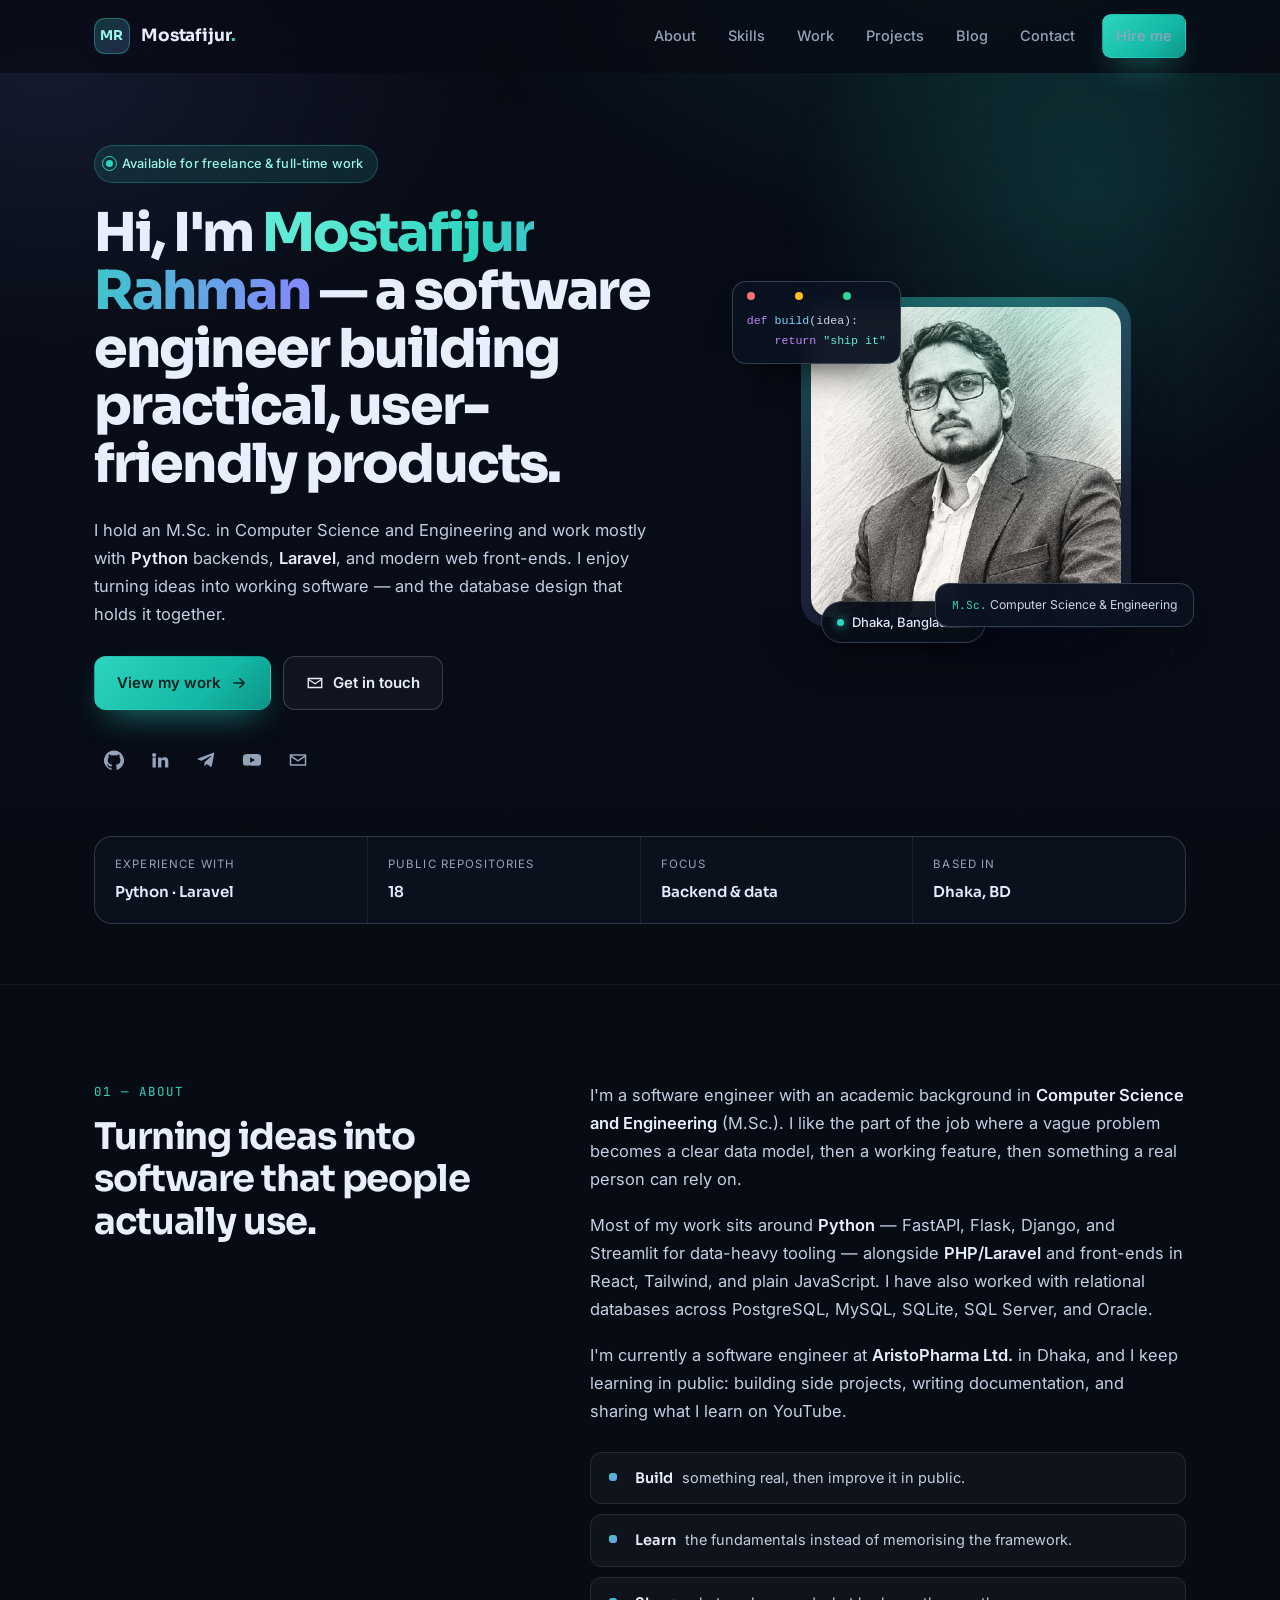
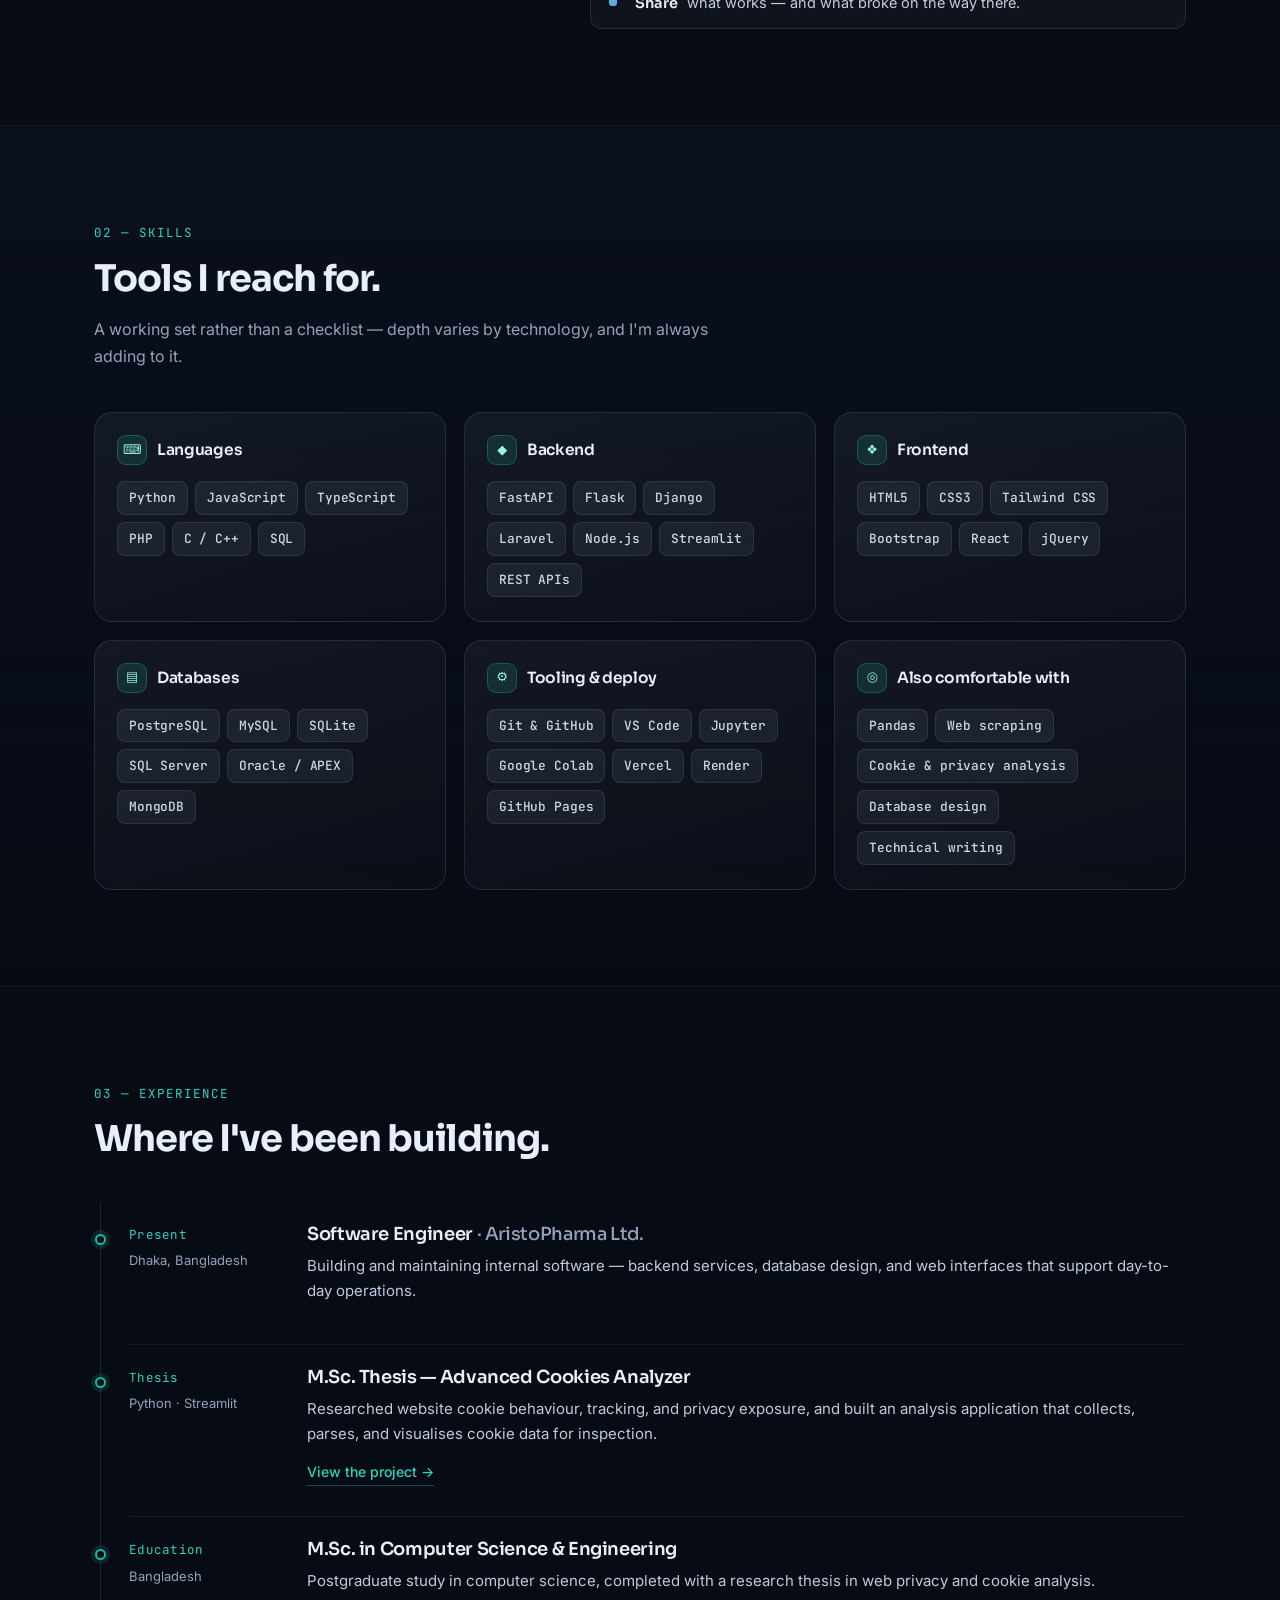
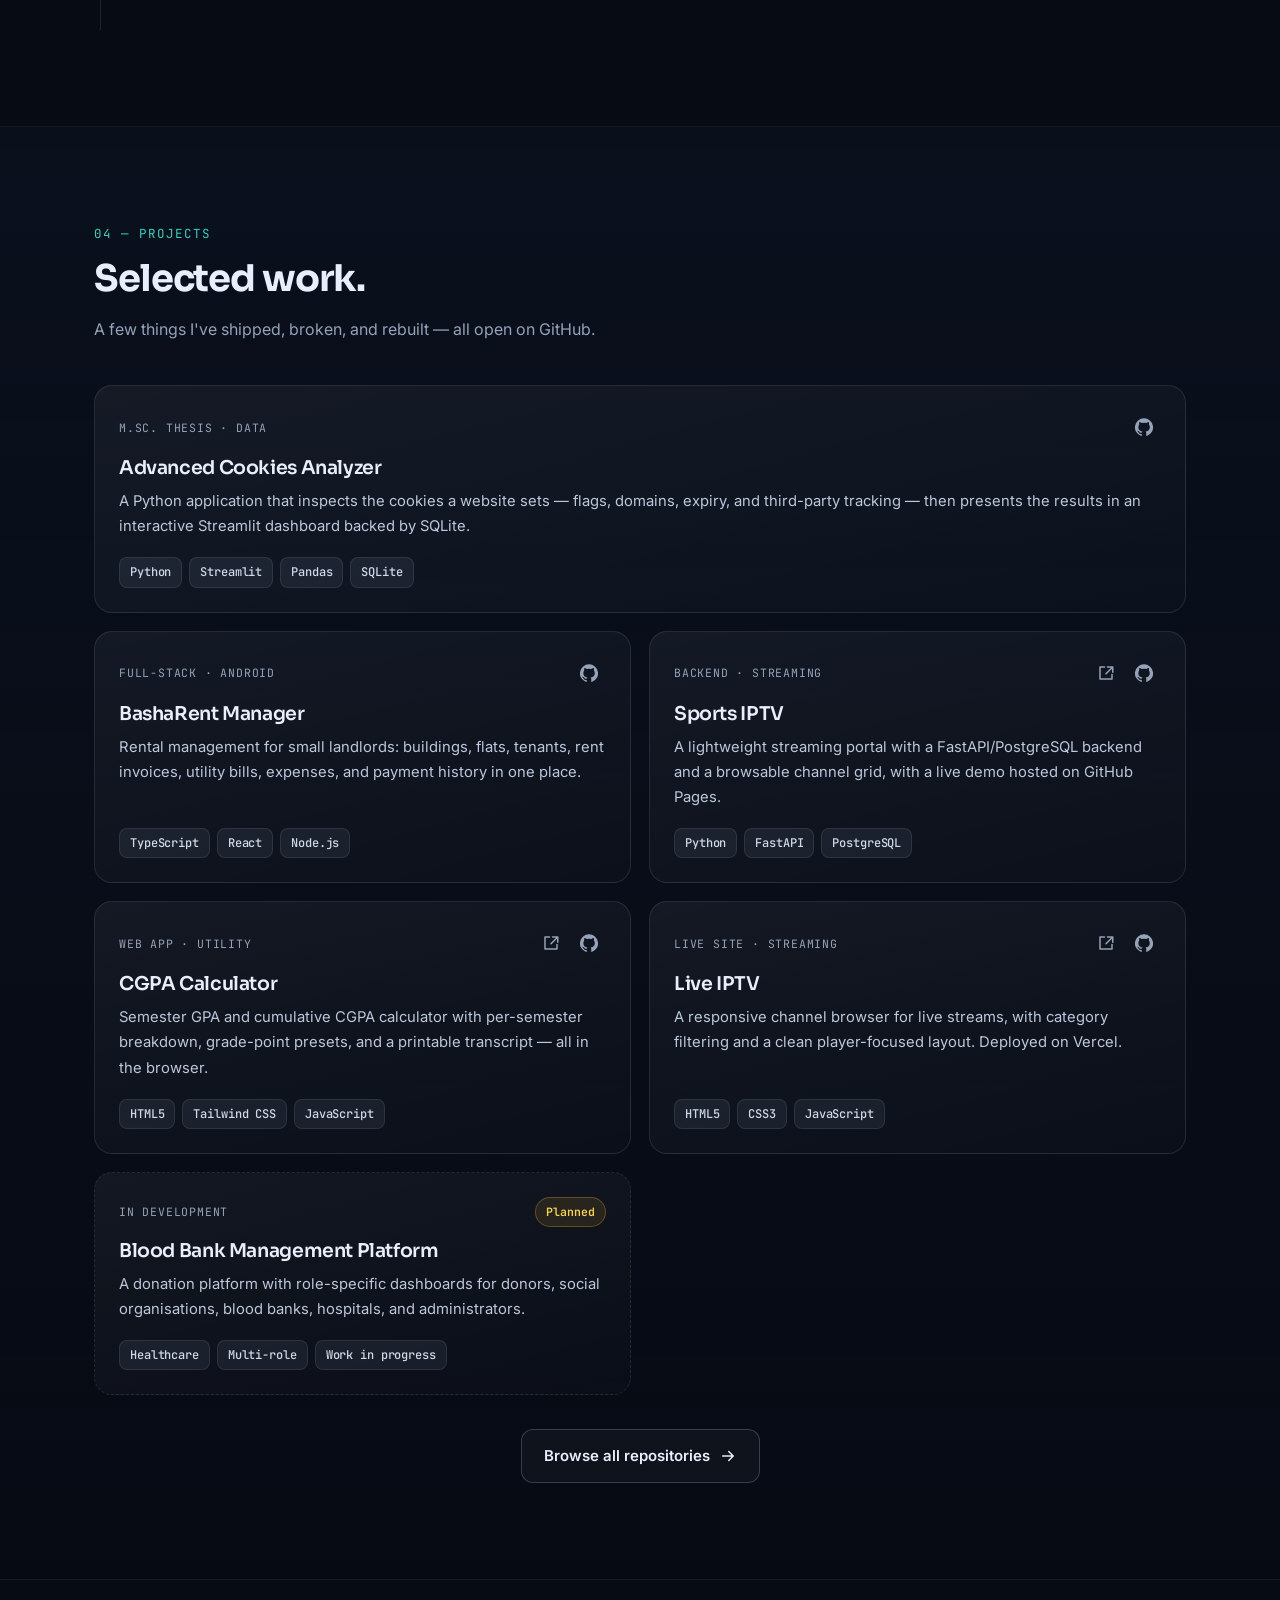
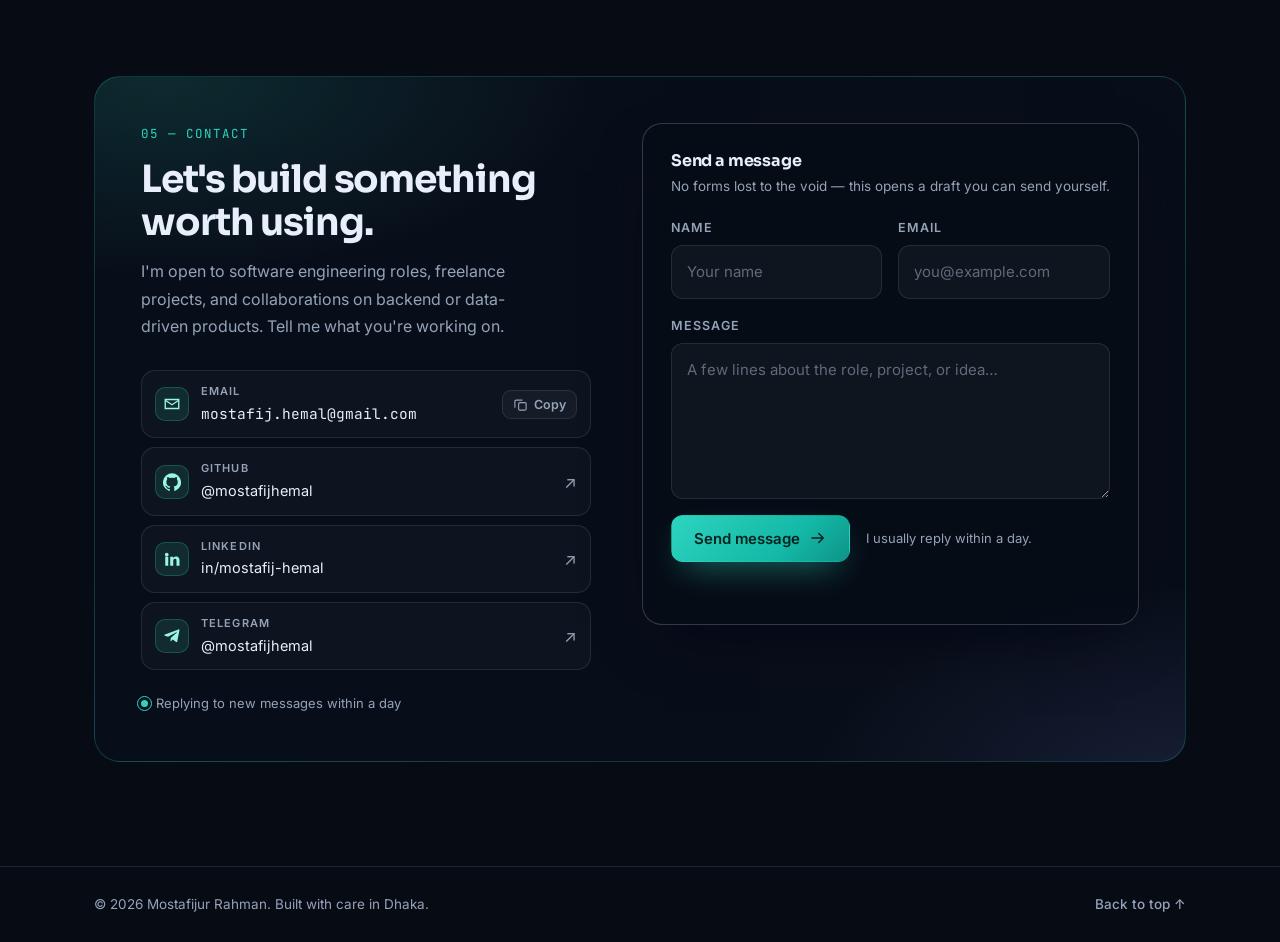
==== index.html @ cb94d883 "Add portfolio site" ====
<!DOCTYPE html>
<html lang="en">
<head>
  <meta charset="UTF-8" />
  <meta name="viewport" content="width=device-width, initial-scale=1.0" />
  <title>Mostafijur Rahman — Software Engineer</title>
  <meta name="description" content="Mostafijur Rahman — Software Engineer based in Dhaka, Bangladesh. Python backend development, Laravel, and data-driven web applications." />
  <meta name="theme-color" content="#0b1220" />
  <link rel="icon" href="assets/favicon.svg" type="image/svg+xml" />
  <link rel="preconnect" href="https://fonts.googleapis.com" />
  <link rel="preconnect" href="https://fonts.gstatic.com" crossorigin />
  <link href="https://fonts.googleapis.com/css2?family=Sora:wght@400;600;700;800&family=Inter:wght@400;500;600&family=JetBrains+Mono:wght@400;500&display=swap" rel="stylesheet" />
  <link rel="stylesheet" href="styles.css" />
  <noscript>
    <style>.reveal { opacity: 1 !important; transform: none !important; }</style>
  </noscript>
</head>
<body>
  <a class="skip-link" href="#main">Skip to content</a>

  <header class="site-header" id="top">
    <nav class="nav container" aria-label="Primary">
      <a class="brand" href="#top" aria-label="Mostafijur Rahman — home">
        <span class="brand-mark">MR</span>
        <span class="brand-name">Mostafijur<span class="dot">.</span></span>
      </a>

      <button class="nav-toggle" id="navToggle" aria-expanded="false" aria-controls="navMenu" aria-label="Toggle navigation">
        <span></span><span></span><span></span>
      </button>

      <ul class="nav-menu" id="navMenu">
        <li><a href="#about">About</a></li>
        <li><a href="#skills">Skills</a></li>
        <li><a href="#work">Work</a></li>
        <li><a href="#projects">Projects</a></li>
        <li><a href="blog.html">Blog</a></li>
        <li><a href="#contact">Contact</a></li>
        <li class="nav-cta"><a class="btn btn-sm btn-primary" href="mailto:mostafij.hemal@gmail.com">Hire me</a></li>
      </ul>
    </nav>
  </header>

  <main id="main">
    <!-- ── Hero ───────────────────────────────────────────── -->
    <section class="hero">
      <div class="hero-glow" aria-hidden="true"></div>
      <div class="container hero-inner">
        <div class="hero-copy">
          <p class="eyebrow"><span class="pulse" aria-hidden="true"></span> Available for freelance &amp; full-time work</p>

          <h1>
            Hi, I'm <span class="gradient-text">Mostafijur Rahman</span> —
            a software engineer building practical, user-friendly products.
          </h1>

          <p class="hero-lede">
            I hold an M.Sc. in Computer Science and Engineering and work mostly with
            <strong>Python</strong> backends, <strong>Laravel</strong>, and modern web
            front-ends. I enjoy turning ideas into working software — and the database
            design that holds it together.
          </p>

          <div class="hero-actions">
            <a class="btn btn-primary" href="#projects">
              View my work
              <svg viewBox="0 0 24 24" width="18" height="18" aria-hidden="true"><path d="M5 12h14M13 6l6 6-6 6" fill="none" stroke="currentColor" stroke-width="2" stroke-linecap="round" stroke-linejoin="round"/></svg>
            </a>
            <a class="btn btn-ghost" href="mailto:mostafij.hemal@gmail.com">
              <svg viewBox="0 0 24 24" width="18" height="18" aria-hidden="true"><path d="M3 6h18v12H3z" fill="none" stroke="currentColor" stroke-width="1.8"/><path d="m3 7 9 6 9-6" fill="none" stroke="currentColor" stroke-width="1.8"/></svg>
              Get in touch
            </a>
          </div>

          <ul class="hero-socials" aria-label="Elsewhere on the internet">
            <li><a href="https://github.com/mostafijhemal" target="_blank" rel="noopener noreferrer" aria-label="GitHub">
              <svg viewBox="0 0 24 24" width="20" height="20" aria-hidden="true"><path fill="currentColor" d="M12 .5a12 12 0 0 0-3.8 23.4c.6.1.8-.3.8-.6v-2c-3.3.7-4-1.6-4-1.6-.6-1.4-1.4-1.8-1.4-1.8-1.1-.8.1-.8.1-.8 1.2.1 1.9 1.3 1.9 1.3 1.1 1.9 2.9 1.3 3.6 1 .1-.8.4-1.3.8-1.6-2.7-.3-5.5-1.3-5.5-5.9 0-1.3.5-2.4 1.2-3.2-.1-.3-.5-1.5.1-3.2 0 0 1-.3 3.3 1.2a11.5 11.5 0 0 1 6 0c2.3-1.5 3.3-1.2 3.3-1.2.6 1.7.2 2.9.1 3.2.8.8 1.2 1.9 1.2 3.2 0 4.6-2.8 5.6-5.5 5.9.4.4.8 1.1.8 2.2v3.3c0 .3.2.7.8.6A12 12 0 0 0 12 .5Z"/></svg>
            </a></li>
            <li><a href="https://www.linkedin.com/in/mostafij-hemal" target="_blank" rel="noopener noreferrer" aria-label="LinkedIn">
              <svg viewBox="0 0 24 24" width="20" height="20" aria-hidden="true"><path fill="currentColor" d="M4.98 3.5a2.5 2.5 0 1 1 0 5 2.5 2.5 0 0 1 0-5ZM3 9h4v12H3V9Zm6.5 0h3.8v1.7h.05c.53-1 1.83-2.05 3.77-2.05C21.1 8.65 22 11 22 14.1V21h-4v-6.1c0-1.45-.03-3.3-2.02-3.3-2.02 0-2.33 1.57-2.33 3.2V21h-4V9Z"/></svg>
            </a></li>
            <li><a href="https://t.me/mostafijhemal" target="_blank" rel="noopener noreferrer" aria-label="Telegram">
              <svg viewBox="0 0 24 24" width="20" height="20" aria-hidden="true"><path fill="currentColor" d="M21.9 4.3 19 19.2c-.2 1-.8 1.2-1.6.8l-4.4-3.3-2.1 2c-.2.3-.4.4-.9.4l.3-4.5 8.2-7.4c.4-.3-.1-.5-.6-.2L6.7 12.9 2.4 11.5c-.9-.3-1-.9.2-1.4l18-6.9c.8-.3 1.5.2 1.3 1.1Z"/></svg>
            </a></li>
            <li><a href="https://youtube.com/@MostafijHimel" target="_blank" rel="noopener noreferrer" aria-label="YouTube">
              <svg viewBox="0 0 24 24" width="20" height="20" aria-hidden="true"><path fill="currentColor" d="M23 12s0-3.3-.4-4.9a2.5 2.5 0 0 0-1.8-1.8C19.2 4.9 12 4.9 12 4.9s-7.2 0-8.8.4A2.5 2.5 0 0 0 1.4 7.1C1 8.7 1 12 1 12s0 3.3.4 4.9a2.5 2.5 0 0 0 1.8 1.8c1.6.4 8.8.4 8.8.4s7.2 0 8.8-.4a2.5 2.5 0 0 0 1.8-1.8C23 15.3 23 12 23 12ZM9.8 15.3V8.7l5.7 3.3-5.7 3.3Z"/></svg>
            </a></li>
            <li><a href="mailto:mostafij.hemal@gmail.com" aria-label="Email">
              <svg viewBox="0 0 24 24" width="20" height="20" aria-hidden="true"><path d="M3 6h18v12H3z" fill="none" stroke="currentColor" stroke-width="1.8"/><path d="m3 7 9 6 9-6" fill="none" stroke="currentColor" stroke-width="1.8"/></svg>
            </a></li>
          </ul>
        </div>

        <div class="hero-visual">
          <div class="portrait-card">
            <img src="assets/avatar.png" alt="Portrait of Mostafijur Rahman" width="460" height="460" />
            <div class="portrait-badge">
              <span class="badge-dot" aria-hidden="true"></span>
              Dhaka, Bangladesh
            </div>
          </div>
          <div class="code-chip code-chip--one" aria-hidden="true">
            <span class="dot red"></span><span class="dot yellow"></span><span class="dot green"></span>
            <pre><code><span class="k">def</span> <span class="f">build</span>(idea):
    <span class="k">return</span> <span class="s">"ship it"</span></code></pre>
          </div>
          <div class="code-chip code-chip--two" aria-hidden="true">
            <p><span class="mono">M.Sc.</span> Computer Science &amp; Engineering</p>
          </div>
        </div>
      </div>

      <div class="container">
        <dl class="stats">
          <div class="stat"><dt>Experience with</dt><dd>Python · Laravel</dd></div>
          <div class="stat"><dt>Public repositories</dt><dd>18</dd></div>
          <div class="stat"><dt>Focus</dt><dd>Backend &amp; data</dd></div>
          <div class="stat"><dt>Based in</dt><dd>Dhaka, BD</dd></div>
        </dl>
      </div>
    </section>

    <!-- ── About ──────────────────────────────────────────── -->
    <section class="section" id="about">
      <div class="container two-col">
        <div class="section-head reveal">
          <p class="section-kicker">01 — About</p>
          <h2>Turning ideas into software that people actually use.</h2>
        </div>

        <div class="about-body reveal">
          <p>
            I'm a software engineer with an academic background in
            <strong>Computer Science and Engineering</strong> (M.Sc.). I like the part of
            the job where a vague problem becomes a clear data model, then a working
            feature, then something a real person can rely on.
          </p>
          <p>
            Most of my work sits around <strong>Python</strong> — FastAPI, Flask, Django,
            and Streamlit for data-heavy tooling — alongside <strong>PHP/Laravel</strong>
            and front-ends in React, Tailwind, and plain JavaScript. I have also worked
            with relational databases across PostgreSQL, MySQL, SQLite, SQL Server, and
            Oracle.
          </p>
          <p>
            I'm currently a software engineer at <strong>AristoPharma Ltd.</strong> in
            Dhaka, and I keep learning in public: building side projects, writing
            documentation, and sharing what I learn on YouTube.
          </p>

          <ul class="principles">
            <li><span>Build</span> something real, then improve it in public.</li>
            <li><span>Learn</span> the fundamentals instead of memorising the framework.</li>
            <li><span>Share</span> what works — and what broke on the way there.</li>
          </ul>
        </div>
      </div>
    </section>

    <!-- ── Skills ─────────────────────────────────────────── -->
    <section class="section section--alt" id="skills">
      <div class="container">
        <div class="section-head reveal">
          <p class="section-kicker">02 — Skills</p>
          <h2>Tools I reach for.</h2>
          <p class="section-sub">A working set rather than a checklist — depth varies by technology, and I'm always adding to it.</p>
        </div>

        <div class="skill-grid">
          <article class="skill-card reveal tilt">
            <h3><span class="skill-icon" aria-hidden="true">⌨</span> Languages</h3>
            <ul class="tags">
              <li>Python</li><li>JavaScript</li><li>TypeScript</li><li>PHP</li><li>C / C++</li><li>SQL</li>
            </ul>
          </article>

          <article class="skill-card reveal tilt">
            <h3><span class="skill-icon" aria-hidden="true">◆</span> Backend</h3>
            <ul class="tags">
              <li>FastAPI</li><li>Flask</li><li>Django</li><li>Laravel</li><li>Node.js</li><li>Streamlit</li><li>REST APIs</li>
            </ul>
          </article>

          <article class="skill-card reveal tilt">
            <h3><span class="skill-icon" aria-hidden="true">❖</span> Frontend</h3>
            <ul class="tags">
              <li>HTML5</li><li>CSS3</li><li>Tailwind CSS</li><li>Bootstrap</li><li>React</li><li>jQuery</li>
            </ul>
          </article>

          <article class="skill-card reveal tilt">
            <h3><span class="skill-icon" aria-hidden="true">▤</span> Databases</h3>
            <ul class="tags">
              <li>PostgreSQL</li><li>MySQL</li><li>SQLite</li><li>SQL Server</li><li>Oracle / APEX</li><li>MongoDB</li>
            </ul>
          </article>

          <article class="skill-card reveal tilt">
            <h3><span class="skill-icon" aria-hidden="true">⚙</span> Tooling &amp; deploy</h3>
            <ul class="tags">
              <li>Git &amp; GitHub</li><li>VS Code</li><li>Jupyter</li><li>Google Colab</li><li>Vercel</li><li>Render</li><li>GitHub Pages</li>
            </ul>
          </article>

          <article class="skill-card reveal tilt">
            <h3><span class="skill-icon" aria-hidden="true">◎</span> Also comfortable with</h3>
            <ul class="tags">
              <li>Pandas</li><li>Web scraping</li><li>Cookie &amp; privacy analysis</li><li>Database design</li><li>Technical writing</li>
            </ul>
          </article>
        </div>
      </div>
    </section>

    <!-- ── Experience / Education ─────────────────────────── -->
    <section class="section" id="work">
      <div class="container">
        <div class="section-head reveal">
          <p class="section-kicker">03 — Experience</p>
          <h2>Where I've been building.</h2>
        </div>

        <div class="timeline">
          <article class="timeline-item reveal">
            <div class="timeline-dot" aria-hidden="true"></div>
            <div class="timeline-meta">
              <p class="timeline-when">Present</p>
              <p class="timeline-place">Dhaka, Bangladesh</p>
            </div>
            <div class="timeline-body">
              <h3>Software Engineer <span class="muted">· AristoPharma Ltd.</span></h3>
              <p>
                Building and maintaining internal software — backend services, database
                design, and web interfaces that support day-to-day operations.
              </p>
            </div>
          </article>

          <article class="timeline-item reveal">
            <div class="timeline-dot" aria-hidden="true"></div>
            <div class="timeline-meta">
              <p class="timeline-when">Thesis</p>
              <p class="timeline-place">Python · Streamlit</p>
            </div>
            <div class="timeline-body">
              <h3>M.Sc. Thesis — Advanced Cookies Analyzer</h3>
              <p>
                Researched website cookie behaviour, tracking, and privacy exposure, and
                built an analysis application that collects, parses, and visualises cookie
                data for inspection.
              </p>
              <a class="text-link" href="https://github.com/mostafijhemal/advanced-cookies-analyzer" target="_blank" rel="noopener noreferrer">View the project →</a>
            </div>
          </article>

          <article class="timeline-item reveal">
            <div class="timeline-dot" aria-hidden="true"></div>
            <div class="timeline-meta">
              <p class="timeline-when">Education</p>
              <p class="timeline-place">Bangladesh</p>
            </div>
            <div class="timeline-body">
              <h3>M.Sc. in Computer Science &amp; Engineering</h3>
              <p>
                Postgraduate study in computer science, completed with a research thesis
                in web privacy and cookie analysis.
              </p>
            </div>
          </article>
        </div>
      </div>
    </section>

    <!-- ── Projects ───────────────────────────────────────── -->
    <section class="section section--alt" id="projects">
      <div class="container">
        <div class="section-head reveal">
          <p class="section-kicker">04 — Projects</p>
          <h2>Selected work.</h2>
          <p class="section-sub">A few things I've shipped, broken, and rebuilt — all open on GitHub.</p>
        </div>

        <div class="project-grid">
          <article class="project-card reveal tilt project-card--wide">
            <div class="project-top">
              <span class="project-type">M.Sc. thesis · Data</span>
              <div class="project-links">
                <a href="https://github.com/mostafijhemal/advanced-cookies-analyzer" target="_blank" rel="noopener noreferrer" aria-label="Advanced Cookies Analyzer source code">
                  <svg viewBox="0 0 24 24" width="18" height="18" aria-hidden="true"><path fill="currentColor" d="M12 .5a12 12 0 0 0-3.8 23.4c.6.1.8-.3.8-.6v-2c-3.3.7-4-1.6-4-1.6-.6-1.4-1.4-1.8-1.4-1.8-1.1-.8.1-.8.1-.8 1.2.1 1.9 1.3 1.9 1.3 1.1 1.9 2.9 1.3 3.6 1 .1-.8.4-1.3.8-1.6-2.7-.3-5.5-1.3-5.5-5.9 0-1.3.5-2.4 1.2-3.2-.1-.3-.5-1.5.1-3.2 0 0 1-.3 3.3 1.2a11.5 11.5 0 0 1 6 0c2.3-1.5 3.3-1.2 3.3-1.2.6 1.7.2 2.9.1 3.2.8.8 1.2 1.9 1.2 3.2 0 4.6-2.8 5.6-5.5 5.9.4.4.8 1.1.8 2.2v3.3c0 .3.2.7.8.6A12 12 0 0 0 12 .5Z"/></svg>
                </a>
              </div>
            </div>
            <h3>Advanced Cookies Analyzer</h3>
            <p>
              A Python application that inspects the cookies a website sets — flags,
              domains, expiry, and third-party tracking — then presents the results in an
              interactive Streamlit dashboard backed by SQLite.
            </p>
            <ul class="tags tags--sm">
              <li>Python</li><li>Streamlit</li><li>Pandas</li><li>SQLite</li>
            </ul>
          </article>

          <article class="project-card reveal tilt">
            <div class="project-top">
              <span class="project-type">Full-stack · Android</span>
              <div class="project-links">
                <a href="https://github.com/mostafijhemal/basharent-manager" target="_blank" rel="noopener noreferrer" aria-label="BashaRent Manager source code">
                  <svg viewBox="0 0 24 24" width="18" height="18" aria-hidden="true"><path fill="currentColor" d="M12 .5a12 12 0 0 0-3.8 23.4c.6.1.8-.3.8-.6v-2c-3.3.7-4-1.6-4-1.6-.6-1.4-1.4-1.8-1.4-1.8-1.1-.8.1-.8.1-.8 1.2.1 1.9 1.3 1.9 1.3 1.1 1.9 2.9 1.3 3.6 1 .1-.8.4-1.3.8-1.6-2.7-.3-5.5-1.3-5.5-5.9 0-1.3.5-2.4 1.2-3.2-.1-.3-.5-1.5.1-3.2 0 0 1-.3 3.3 1.2a11.5 11.5 0 0 1 6 0c2.3-1.5 3.3-1.2 3.3-1.2.6 1.7.2 2.9.1 3.2.8.8 1.2 1.9 1.2 3.2 0 4.6-2.8 5.6-5.5 5.9.4.4.8 1.1.8 2.2v3.3c0 .3.2.7.8.6A12 12 0 0 0 12 .5Z"/></svg>
                </a>
              </div>
            </div>
            <h3>BashaRent Manager</h3>
            <p>
              Rental management for small landlords: buildings, flats, tenants, rent
              invoices, utility bills, expenses, and payment history in one place.
            </p>
            <ul class="tags tags--sm">
              <li>TypeScript</li><li>React</li><li>Node.js</li>
            </ul>
          </article>

          <article class="project-card reveal tilt">
            <div class="project-top">
              <span class="project-type">Backend · Streaming</span>
              <div class="project-links">
                <a href="https://mostafijhemal.github.io/sports-iptv-backend/" target="_blank" rel="noopener noreferrer" aria-label="Sports IPTV live demo">
                  <svg viewBox="0 0 24 24" width="18" height="18" aria-hidden="true"><path d="M14 4h7v7M21 4l-9 9M10 4H4v16h16v-6" fill="none" stroke="currentColor" stroke-width="2" stroke-linecap="round" stroke-linejoin="round"/></svg>
                </a>
                <a href="https://github.com/mostafijhemal/sports-iptv-backend" target="_blank" rel="noopener noreferrer" aria-label="Sports IPTV source code">
                  <svg viewBox="0 0 24 24" width="18" height="18" aria-hidden="true"><path fill="currentColor" d="M12 .5a12 12 0 0 0-3.8 23.4c.6.1.8-.3.8-.6v-2c-3.3.7-4-1.6-4-1.6-.6-1.4-1.4-1.8-1.4-1.8-1.1-.8.1-.8.1-.8 1.2.1 1.9 1.3 1.9 1.3 1.1 1.9 2.9 1.3 3.6 1 .1-.8.4-1.3.8-1.6-2.7-.3-5.5-1.3-5.5-5.9 0-1.3.5-2.4 1.2-3.2-.1-.3-.5-1.5.1-3.2 0 0 1-.3 3.3 1.2a11.5 11.5 0 0 1 6 0c2.3-1.5 3.3-1.2 3.3-1.2.6 1.7.2 2.9.1 3.2.8.8 1.2 1.9 1.2 3.2 0 4.6-2.8 5.6-5.5 5.9.4.4.8 1.1.8 2.2v3.3c0 .3.2.7.8.6A12 12 0 0 0 12 .5Z"/></svg>
                </a>
              </div>
            </div>
            <h3>Sports IPTV</h3>
            <p>
              A lightweight streaming portal with a FastAPI/PostgreSQL backend and a
              browsable channel grid, with a live demo hosted on GitHub Pages.
            </p>
            <ul class="tags tags--sm">
              <li>Python</li><li>FastAPI</li><li>PostgreSQL</li>
            </ul>
          </article>

          <article class="project-card reveal tilt">
            <div class="project-top">
              <span class="project-type">Web app · Utility</span>
              <div class="project-links">
                <a href="https://mostafijhemal.github.io/CGPA_Calculator/" target="_blank" rel="noopener noreferrer" aria-label="CGPA Calculator live demo">
                  <svg viewBox="0 0 24 24" width="18" height="18" aria-hidden="true"><path d="M14 4h7v7M21 4l-9 9M10 4H4v16h16v-6" fill="none" stroke="currentColor" stroke-width="2" stroke-linecap="round" stroke-linejoin="round"/></svg>
                </a>
                <a href="https://github.com/mostafijhemal/CGPA_Calculator" target="_blank" rel="noopener noreferrer" aria-label="CGPA Calculator source code">
                  <svg viewBox="0 0 24 24" width="18" height="18" aria-hidden="true"><path fill="currentColor" d="M12 .5a12 12 0 0 0-3.8 23.4c.6.1.8-.3.8-.6v-2c-3.3.7-4-1.6-4-1.6-.6-1.4-1.4-1.8-1.4-1.8-1.1-.8.1-.8.1-.8 1.2.1 1.9 1.3 1.9 1.3 1.1 1.9 2.9 1.3 3.6 1 .1-.8.4-1.3.8-1.6-2.7-.3-5.5-1.3-5.5-5.9 0-1.3.5-2.4 1.2-3.2-.1-.3-.5-1.5.1-3.2 0 0 1-.3 3.3 1.2a11.5 11.5 0 0 1 6 0c2.3-1.5 3.3-1.2 3.3-1.2.6 1.7.2 2.9.1 3.2.8.8 1.2 1.9 1.2 3.2 0 4.6-2.8 5.6-5.5 5.9.4.4.8 1.1.8 2.2v3.3c0 .3.2.7.8.6A12 12 0 0 0 12 .5Z"/></svg>
                </a>
              </div>
            </div>
            <h3>CGPA Calculator</h3>
            <p>
              Semester GPA and cumulative CGPA calculator with per-semester breakdown,
              grade-point presets, and a printable transcript — all in the browser.
            </p>
            <ul class="tags tags--sm">
              <li>HTML5</li><li>Tailwind CSS</li><li>JavaScript</li>
            </ul>
          </article>

          <article class="project-card reveal tilt">
            <div class="project-top">
              <span class="project-type">Live site · Streaming</span>
              <div class="project-links">
                <a href="https://iptv-live24.vercel.app" target="_blank" rel="noopener noreferrer" aria-label="Live IPTV live demo">
                  <svg viewBox="0 0 24 24" width="18" height="18" aria-hidden="true"><path d="M14 4h7v7M21 4l-9 9M10 4H4v16h16v-6" fill="none" stroke="currentColor" stroke-width="2" stroke-linecap="round" stroke-linejoin="round"/></svg>
                </a>
                <a href="https://github.com/mostafijhemal/Live-iptv" target="_blank" rel="noopener noreferrer" aria-label="Live IPTV source code">
                  <svg viewBox="0 0 24 24" width="18" height="18" aria-hidden="true"><path fill="currentColor" d="M12 .5a12 12 0 0 0-3.8 23.4c.6.1.8-.3.8-.6v-2c-3.3.7-4-1.6-4-1.6-.6-1.4-1.4-1.8-1.4-1.8-1.1-.8.1-.8.1-.8 1.2.1 1.9 1.3 1.9 1.3 1.1 1.9 2.9 1.3 3.6 1 .1-.8.4-1.3.8-1.6-2.7-.3-5.5-1.3-5.5-5.9 0-1.3.5-2.4 1.2-3.2-.1-.3-.5-1.5.1-3.2 0 0 1-.3 3.3 1.2a11.5 11.5 0 0 1 6 0c2.3-1.5 3.3-1.2 3.3-1.2.6 1.7.2 2.9.1 3.2.8.8 1.2 1.9 1.2 3.2 0 4.6-2.8 5.6-5.5 5.9.4.4.8 1.1.8 2.2v3.3c0 .3.2.7.8.6A12 12 0 0 0 12 .5Z"/></svg>
                </a>
              </div>
            </div>
            <h3>Live IPTV</h3>
            <p>
              A responsive channel browser for live streams, with category filtering and
              a clean player-focused layout. Deployed on Vercel.
            </p>
            <ul class="tags tags--sm">
              <li>HTML5</li><li>CSS3</li><li>JavaScript</li>
            </ul>
          </article>

          <article class="project-card reveal tilt project-card--soon">
            <div class="project-top">
              <span class="project-type">In development</span>
              <span class="status-pill">Planned</span>
            </div>
            <h3>Blood Bank Management Platform</h3>
            <p>
              A donation platform with role-specific dashboards for donors, social
              organisations, blood banks, hospitals, and administrators.
            </p>
            <ul class="tags tags--sm">
              <li>Healthcare</li><li>Multi-role</li><li>Work in progress</li>
            </ul>
          </article>
        </div>

        <p class="projects-more reveal">
          <a class="btn btn-ghost" href="https://github.com/mostafijhemal?tab=repositories" target="_blank" rel="noopener noreferrer">
            Browse all repositories
            <svg viewBox="0 0 24 24" width="18" height="18" aria-hidden="true"><path d="M5 12h14M13 6l6 6-6 6" fill="none" stroke="currentColor" stroke-width="2" stroke-linecap="round" stroke-linejoin="round"/></svg>
          </a>
        </p>
      </div>
    </section>

    <!-- ── Contact ────────────────────────────────────────── -->
    <section class="section contact" id="contact">
      <div class="container">
        <div class="contact-panel reveal">
          <div class="contact-intro">
            <p class="section-kicker">
              05 — Contact
            </p>
            <h2>Let's build something worth using.</h2>
            <p class="section-sub">
              I'm open to software engineering roles, freelance projects, and collaborations
              on backend or data-driven products. Tell me what you're working on.
            </p>

            <ul class="contact-channels">
              <li class="channel">
                <span class="channel-icon" aria-hidden="true">
                  <svg viewBox="0 0 24 24" width="18" height="18"><path d="M3 6h18v12H3z" fill="none" stroke="currentColor" stroke-width="1.8"/><path d="m3 7 9 6 9-6" fill="none" stroke="currentColor" stroke-width="1.8"/></svg>
                </span>
                <span class="channel-text">
                  <span class="channel-label">Email</span>
                  <a class="channel-value mono" href="mailto:mostafij.hemal@gmail.com">mostafij.hemal@gmail.com</a>
                </span>
                <button class="channel-copy" id="copyEmail" type="button" data-email="mostafij.hemal@gmail.com">
                  <svg viewBox="0 0 24 24" width="15" height="15" aria-hidden="true"><rect x="9" y="9" width="12" height="12" rx="2" fill="none" stroke="currentColor" stroke-width="1.8"/><path d="M15 5H5a2 2 0 0 0-2 2v10" fill="none" stroke="currentColor" stroke-width="1.8"/></svg>
                  <span id="copyEmailLabel">Copy</span>
                </button>
              </li>

              <li class="channel">
                <a class="channel-row" href="https://github.com/mostafijhemal" target="_blank" rel="noopener noreferrer">
                  <span class="channel-icon" aria-hidden="true">
                    <svg viewBox="0 0 24 24" width="18" height="18"><path fill="currentColor" d="M12 .5a12 12 0 0 0-3.8 23.4c.6.1.8-.3.8-.6v-2c-3.3.7-4-1.6-4-1.6-.6-1.4-1.4-1.8-1.4-1.8-1.1-.8.1-.8.1-.8 1.2.1 1.9 1.3 1.9 1.3 1.1 1.9 2.9 1.3 3.6 1 .1-.8.4-1.3.8-1.6-2.7-.3-5.5-1.3-5.5-5.9 0-1.3.5-2.4 1.2-3.2-.1-.3-.5-1.5.1-3.2 0 0 1-.3 3.3 1.2a11.5 11.5 0 0 1 6 0c2.3-1.5 3.3-1.2 3.3-1.2.6 1.7.2 2.9.1 3.2.8.8 1.2 1.9 1.2 3.2 0 4.6-2.8 5.6-5.5 5.9.4.4.8 1.1.8 2.2v3.3c0 .3.2.7.8.6A12 12 0 0 0 12 .5Z"/></svg>
                  </span>
                  <span class="channel-text">
                    <span class="channel-label">GitHub</span>
                    <span class="channel-value">@mostafijhemal</span>
                  </span>
                  <span class="channel-arrow" aria-hidden="true">↗</span>
                </a>
              </li>

              <li class="channel">
                <a class="channel-row" href="https://www.linkedin.com/in/mostafij-hemal" target="_blank" rel="noopener noreferrer">
                  <span class="channel-icon" aria-hidden="true">
                    <svg viewBox="0 0 24 24" width="18" height="18"><path fill="currentColor" d="M4.98 3.5a2.5 2.5 0 1 1 0 5 2.5 2.5 0 0 1 0-5ZM3 9h4v12H3V9Zm6.5 0h3.8v1.7h.05c.53-1 1.83-2.05 3.77-2.05C21.1 8.65 22 11 22 14.1V21h-4v-6.1c0-1.45-.03-3.3-2.02-3.3-2.02 0-2.33 1.57-2.33 3.2V21h-4V9Z"/></svg>
                  </span>
                  <span class="channel-text">
                    <span class="channel-label">LinkedIn</span>
                    <span class="channel-value">in/mostafij-hemal</span>
                  </span>
                  <span class="channel-arrow" aria-hidden="true">↗</span>
                </a>
              </li>

              <li class="channel">
                <a class="channel-row" href="https://t.me/mostafijhemal" target="_blank" rel="noopener noreferrer">
                  <span class="channel-icon" aria-hidden="true">
                    <svg viewBox="0 0 24 24" width="18" height="18"><path fill="currentColor" d="M21.9 4.3 19 19.2c-.2 1-.8 1.2-1.6.8l-4.4-3.3-2.1 2c-.2.3-.4.4-.9.4l.3-4.5 8.2-7.4c.4-.3-.1-.5-.6-.2L6.7 12.9 2.4 11.5c-.9-.3-1-.9.2-1.4l18-6.9c.8-.3 1.5.2 1.3 1.1Z"/></svg>
                  </span>
                  <span class="channel-text">
                    <span class="channel-label">Telegram</span>
                    <span class="channel-value">@mostafijhemal</span>
                  </span>
                  <span class="channel-arrow" aria-hidden="true">↗</span>
                </a>
              </li>
            </ul>

            <p class="contact-availability">
              <span class="pulse" aria-hidden="true"></span>
              Replying to new messages within a day
            </p>
          </div>

          <div class="contact-form-card">
            <h3>Send a message</h3>
            <p class="form-intro">No forms lost to the void — this opens a draft you can send yourself.</p>

        <form class="contact-form" id="contactForm" novalidate>
          <div class="form-row">
            <div class="field">
              <label for="cf-name">Name</label>
              <input
                type="text"
                id="cf-name"
                name="name"
                placeholder="Your name"
                autocomplete="name"
                required
                minlength="2"
                maxlength="80"
                aria-describedby="cf-name-error"
              />
              <p class="field-error" id="cf-name-error" hidden></p>
            </div>

            <div class="field">
              <label for="cf-email">Email</label>
              <input
                type="email"
                id="cf-email"
                name="email"
                placeholder="you@example.com"
                autocomplete="email"
                required
                maxlength="120"
                aria-describedby="cf-email-error"
              />
              <p class="field-error" id="cf-email-error" hidden></p>
            </div>
          </div>

          <div class="field">
            <label for="cf-message">Message</label>
            <textarea
              id="cf-message"
              name="message"
              rows="5"
              placeholder="A few lines about the role, project, or idea…"
              required
              minlength="10"
              maxlength="2000"
              aria-describedby="cf-message-error"
            ></textarea>
            <p class="field-error" id="cf-message-error" hidden></p>
          </div>

          <!-- Honeypot: hidden from people, tempting to bots -->
          <div class="form-honeypot" aria-hidden="true">
            <label for="cf-company">Company</label>
            <input type="text" id="cf-company" name="_gotcha" tabindex="-1" autocomplete="off" />
          </div>

          <div class="form-actions">
            <button class="btn btn-primary" type="submit" id="cf-submit">
              <span id="cf-submit-label">Send message</span>
              <svg viewBox="0 0 24 24" width="18" height="18" aria-hidden="true"><path d="M4 12h15M13 6l6 6-6 6" fill="none" stroke="currentColor" stroke-width="2" stroke-linecap="round" stroke-linejoin="round"/></svg>
            </button>
            <p class="form-note">I usually reply within a day.</p>
          </div>

          <p class="form-status" id="cf-status" role="status" aria-live="polite"></p>
        </form>
          </div>
        </div>
      </div>
    </section>
  </main>

  <footer class="site-footer">
    <div class="container footer-inner">
      <p>© <span id="year">2026</span> Mostafijur Rahman. Built with care in Dhaka.</p>
      <a class="back-top" href="#top">Back to top ↑</a>
    </div>
  </footer>

  <script src="script.js"></script>
</body>
</html>
---- styles.css ----
/* ─────────────────────────────────────────────────────────
   Mostafijur Rahman — portfolio styles
   ───────────────────────────────────────────────────────── */

:root {
  --bg: #070b14;
  --bg-alt: #0b1220;
  --surface: rgba(255, 255, 255, 0.035);
  --surface-strong: rgba(255, 255, 255, 0.06);
  --border: rgba(148, 163, 184, 0.16);
  --border-strong: rgba(148, 163, 184, 0.3);
  --text: #e8eefb;
  --muted: #94a3b8;
  --accent: #2dd4bf;
  --accent-strong: #14b8a6;
  --accent-soft: rgba(45, 212, 191, 0.12);
  --violet: #818cf8;

  --font-display: "Sora", "Segoe UI", system-ui, sans-serif;
  --font-body: "Inter", "Segoe UI", system-ui, sans-serif;
  --font-mono: "JetBrains Mono", ui-monospace, monospace;

  --radius: 18px;
  --radius-sm: 12px;
  --shadow: 0 24px 60px -24px rgba(2, 6, 23, 0.9);
  --max: 1140px;
}

*,
*::before,
*::after { box-sizing: border-box; }

html {
  scroll-behavior: smooth;
  scroll-padding-top: 90px;
  -webkit-text-size-adjust: 100%;
}

body {
  margin: 0;
  background: var(--bg);
  color: var(--text);
  font-family: var(--font-body);
  font-size: 16.5px;
  line-height: 1.7;
  -webkit-font-smoothing: antialiased;
  overflow-x: hidden;
}

body::before {
  content: "";
  position: fixed;
  inset: 0;
  z-index: -2;
  background:
    radial-gradient(900px 520px at 78% -8%, rgba(45, 212, 191, 0.13), transparent 62%),
    radial-gradient(760px 480px at 4% 8%, rgba(129, 140, 248, 0.11), transparent 60%),
    linear-gradient(180deg, #070b14 0%, #080d18 55%, #070b14 100%);
  pointer-events: none;
}

img { max-width: 100%; display: block; }
a { color: inherit; }

h1, h2, h3, h4 {
  font-family: var(--font-display);
  line-height: 1.15;
  letter-spacing: -0.02em;
  margin: 0 0 0.6em;
  font-weight: 700;
}

p { margin: 0 0 1.1em; }

.container {
  width: 100%;
  max-width: var(--max);
  margin-inline: auto;
  padding-inline: 24px;
}

.mono { font-family: var(--font-mono); font-size: 0.92em; }
.muted { color: var(--muted); font-weight: 500; }

.skip-link {
  position: absolute;
  left: -9999px;
  top: 0;
  background: var(--accent);
  color: #04201d;
  padding: 10px 16px;
  border-radius: 0 0 10px 0;
  font-weight: 600;
  z-index: 200;
}
.skip-link:focus { left: 0; }

:focus-visible {
  outline: 2px solid var(--accent);
  outline-offset: 3px;
  border-radius: 6px;
}

/* ── Header / nav ──────────────────────────────────────── */

.site-header {
  position: sticky;
  top: 0;
  z-index: 100;
  backdrop-filter: blur(14px);
  -webkit-backdrop-filter: blur(14px);
  background: rgba(7, 11, 20, 0.72);
  border-bottom: 1px solid transparent;
  transition: border-color 0.3s ease, background 0.3s ease;
}
.site-header.is-scrolled {
  border-bottom-color: var(--border);
  background: rgba(7, 11, 20, 0.9);
}

.nav {
  display: flex;
  align-items: center;
  justify-content: space-between;
  gap: 20px;
  min-height: 72px;
}

.brand {
  display: inline-flex;
  align-items: center;
  gap: 11px;
  text-decoration: none;
  font-family: var(--font-display);
  font-weight: 700;
  letter-spacing: -0.01em;
}

.brand-mark {
  display: grid;
  place-items: center;
  width: 36px;
  height: 36px;
  border-radius: 11px;
  background: linear-gradient(135deg, rgba(45, 212, 191, 0.22), rgba(129, 140, 248, 0.22));
  border: 1px solid rgba(45, 212, 191, 0.38);
  color: #99f6e4;
  font-size: 13.5px;
  letter-spacing: 0.02em;
}
.brand-name { font-size: 17px; }
.brand .dot { color: var(--accent); }

.nav-menu {
  display: flex;
  align-items: center;
  gap: 6px;
  list-style: none;
  margin: 0;
  padding: 0;
}

.nav-menu a {
  display: inline-block;
  padding: 9px 13px;
  border-radius: 9px;
  text-decoration: none;
  font-size: 14.5px;
  font-weight: 500;
  color: var(--muted);
  transition: color 0.2s ease, background 0.2s ease;
}
.nav-menu a:hover { color: var(--text); background: var(--surface-strong); }
.nav-menu a.is-active { color: var(--accent); }
.nav-cta { margin-left: 8px; }

.nav-toggle {
  display: none;
  flex-direction: column;
  justify-content: center;
  gap: 5px;
  width: 42px;
  height: 42px;
  padding: 0 11px;
  border-radius: 11px;
  background: var(--surface);
  border: 1px solid var(--border);
  cursor: pointer;
}
.nav-toggle span {
  display: block;
  height: 2px;
  border-radius: 2px;
  background: var(--text);
  transition: transform 0.25s ease, opacity 0.2s ease;
}
.nav-toggle[aria-expanded="true"] span:nth-child(1) { transform: translateY(7px) rotate(45deg); }
.nav-toggle[aria-expanded="true"] span:nth-child(2) { opacity: 0; }
.nav-toggle[aria-expanded="true"] span:nth-child(3) { transform: translateY(-7px) rotate(-45deg); }

/* ── Buttons ───────────────────────────────────────────── */

.btn {
  display: inline-flex;
  align-items: center;
  justify-content: center;
  gap: 9px;
  padding: 13px 22px;
  border-radius: 12px;
  border: 1px solid transparent;
  font-family: var(--font-body);
  font-size: 15px;
  font-weight: 600;
  text-decoration: none;
  cursor: pointer;
  transition: transform 0.18s ease, box-shadow 0.25s ease, background 0.25s ease, border-color 0.25s ease, color 0.2s ease;
}
.btn-sm { padding: 9px 16px; font-size: 14px; }

.btn-primary {
  background: linear-gradient(135deg, #2dd4bf, #14b8a6 65%, #0d9488);
  color: #04231f;
  box-shadow: 0 14px 34px -14px rgba(45, 212, 191, 0.7);
}
.btn-primary:hover { transform: translateY(-2px); box-shadow: 0 20px 42px -14px rgba(45, 212, 191, 0.75); }

.btn-ghost {
  background: var(--surface);
  border-color: var(--border-strong);
  color: var(--text);
}
.btn-ghost:hover {
  transform: translateY(-2px);
  background: var(--surface-strong);
  border-color: rgba(45, 212, 191, 0.5);
  color: #ccfbf1;
}

/* ── Hero ──────────────────────────────────────────────── */

.hero {
  position: relative;
  padding: 72px 0 60px;
  overflow: hidden;
}

.hero-glow {
  position: absolute;
  top: -180px;
  right: -120px;
  width: 620px;
  height: 620px;
  background: radial-gradient(circle, rgba(45, 212, 191, 0.16), transparent 68%);
  filter: blur(20px);
  pointer-events: none;
}

.hero-inner {
  display: grid;
  grid-template-columns: minmax(0, 1.15fr) minmax(0, 0.85fr);
  gap: 56px;
  align-items: center;
}

.eyebrow {
  display: inline-flex;
  align-items: center;
  gap: 9px;
  margin: 0 0 22px;
  padding: 7px 14px 7px 11px;
  border-radius: 999px;
  border: 1px solid rgba(45, 212, 191, 0.28);
  background: var(--accent-soft);
  color: #99f6e4;
  font-size: 12.8px;
  font-weight: 500;
  letter-spacing: 0.01em;
}
.pulse {
  position: relative;
  width: 7px;
  height: 7px;
  border-radius: 50%;
  background: var(--accent);
  flex: none;
}
.pulse::after {
  content: "";
  position: absolute;
  inset: -4px;
  border-radius: 50%;
  border: 1px solid var(--accent);
  animation: ping 2.4s cubic-bezier(0, 0, 0.2, 1) infinite;
}
@keyframes ping {
  0% { transform: scale(0.7); opacity: 0.9; }
  70%, 100% { transform: scale(1.9); opacity: 0; }
}

.hero h1 {
  font-size: clamp(2.05rem, 4.2vw, 3.35rem);
  font-weight: 800;
  letter-spacing: -0.035em;
  line-height: 1.08;
  margin-bottom: 22px;
}

.gradient-text {
  background: linear-gradient(100deg, #5eead4 10%, #2dd4bf 45%, #818cf8 95%);
  -webkit-background-clip: text;
  background-clip: text;
  color: transparent;
}

.hero-lede {
  max-width: 56ch;
  color: #c3cee0;
  font-size: 1.03rem;
}
.hero-lede strong { color: var(--text); font-weight: 600; }

.hero-actions {
  display: flex;
  flex-wrap: wrap;
  gap: 12px;
  margin: 28px 0 30px;
}

.hero-socials {
  display: flex;
  align-items: center;
  gap: 6px;
  list-style: none;
  margin: 0;
  padding: 0;
}
.hero-socials a {
  display: grid;
  place-items: center;
  width: 40px;
  height: 40px;
  border-radius: 11px;
  color: var(--muted);
  border: 1px solid transparent;
  transition: color 0.2s ease, background 0.2s ease, border-color 0.2s ease, transform 0.2s ease;
}
.hero-socials a:hover {
  color: var(--accent);
  background: var(--surface-strong);
  border-color: var(--border);
  transform: translateY(-2px);
}

/* portrait */

.hero-visual {
  position: relative;
  display: flex;
  justify-content: center;
  padding: 22px 8px;
}

.portrait-card {
  position: relative;
  width: min(330px, 100%);
  aspect-ratio: 1;
  border-radius: 26px;
  padding: 10px;
  background: linear-gradient(150deg, rgba(45, 212, 191, 0.4), rgba(129, 140, 248, 0.18) 45%, rgba(148, 163, 184, 0.1));
  box-shadow: var(--shadow);
}
.portrait-card::after {
  content: "";
  position: absolute;
  inset: 0;
  border-radius: 26px;
  background: radial-gradient(circle at 70% 0%, rgba(45, 212, 191, 0.25), transparent 55%);
  pointer-events: none;
}
.portrait-card img {
  width: 100%;
  height: 100%;
  object-fit: cover;
  border-radius: 19px;
  filter: saturate(0.95) contrast(1.03);
  background: #101a2b;
}

.portrait-badge {
  position: absolute;
  left: 20px;
  bottom: -16px;
  display: inline-flex;
  align-items: center;
  gap: 8px;
  padding: 9px 15px;
  border-radius: 999px;
  background: rgba(9, 15, 26, 0.94);
  border: 1px solid var(--border-strong);
  box-shadow: 0 12px 30px -12px rgba(0, 0, 0, 0.9);
  font-size: 13px;
  font-weight: 500;
  color: #dce6f7;
  white-space: nowrap;
}
.badge-dot {
  width: 7px;
  height: 7px;
  border-radius: 50%;
  background: var(--accent);
  box-shadow: 0 0 10px rgba(45, 212, 191, 0.9);
}

.code-chip {
  position: absolute;
  border-radius: 14px;
  background: rgba(11, 18, 32, 0.96);
  border: 1px solid var(--border-strong);
  box-shadow: 0 18px 40px -20px rgba(0, 0, 0, 0.95);
  font-family: var(--font-mono);
  font-size: 11.6px;
  color: #cbd5e1;
  backdrop-filter: blur(8px);
  animation: float 7s ease-in-out infinite;
}
.code-chip--one {
  top: 6px;
  left: -14px;
  padding: 10px 14px 12px;
  display: grid;
  grid-template-columns: repeat(3, auto);
  gap: 5px;
  justify-content: start;
  min-width: 0;
}
.code-chip--one pre {
  grid-column: 1 / -1;
  margin: 6px 0 0;
  white-space: pre;
  line-height: 1.7;
}
.code-chip .k { color: #c084fc; }
.code-chip .f { color: #7dd3fc; }
.code-chip .s { color: #5eead4; }

.dot { width: 8px; height: 8px; border-radius: 50%; display: inline-block; }
.dot.red { background: #f87171; }
.dot.yellow { background: #fbbf24; }
.dot.green { background: #34d399; }

.code-chip--two {
  bottom: 22px;
  right: -8px;
  padding: 11px 16px;
  animation-delay: -3.2s;
}
.code-chip--two p { margin: 0; font-family: var(--font-body); font-size: 12.2px; color: #cbd5e1; }
.code-chip--two .mono { color: var(--accent); }

@keyframes float {
  0%, 100% { transform: translateY(0); }
  50% { transform: translateY(-9px); }
}

/* stats strip */

.stats {
  display: grid;
  grid-template-columns: repeat(4, minmax(0, 1fr));
  gap: 1px;
  margin: 56px 0 0;
  padding: 0;
  border-radius: var(--radius);
  overflow: hidden;
  background: var(--border);
  border: 1px solid var(--border);
}
.stat {
  background: rgba(9, 15, 26, 0.86);
  padding: 18px 20px;
}
.stat dt {
  font-size: 11.5px;
  text-transform: uppercase;
  letter-spacing: 0.1em;
  color: var(--muted);
  margin-bottom: 5px;
}
.stat dd {
  margin: 0;
  font-family: var(--font-display);
  font-size: 15px;
  font-weight: 600;
  color: #e2ecfb;
}

/* ── Sections ──────────────────────────────────────────── */

.section {
  position: relative;
  padding: 96px 0;
  border-top: 1px solid rgba(148, 163, 184, 0.09);
}
.section--alt {
  background: linear-gradient(180deg, rgba(11, 18, 32, 0.72), rgba(7, 11, 20, 0.3));
}

.section-head { max-width: 620px; margin-bottom: 42px; }
.section-kicker {
  margin: 0 0 14px;
  font-family: var(--font-mono);
  font-size: 12.5px;
  letter-spacing: 0.08em;
  text-transform: uppercase;
  color: var(--accent);
}
.section h2 {
  font-size: clamp(1.65rem, 3vw, 2.3rem);
  font-weight: 700;
  letter-spacing: -0.03em;
  margin-bottom: 16px;
}
.section-sub { color: var(--muted); font-size: 1rem; margin-bottom: 0; }

.two-col {
  display: grid;
  grid-template-columns: minmax(0, 0.85fr) minmax(0, 1.15fr);
  gap: 56px;
  align-items: start;
}
.two-col .section-head { position: sticky; top: 108px; margin-bottom: 0; }

.about-body p { color: #c3cee0; }
.about-body strong { color: var(--text); font-weight: 600; }

.principles {
  list-style: none;
  margin: 26px 0 0;
  padding: 0;
  display: grid;
  gap: 10px;
}
.principles li {
  position: relative;
  padding: 13px 18px 13px 44px;
  border-radius: var(--radius-sm);
  background: var(--surface);
  border: 1px solid var(--border);
  font-size: 14.5px;
  color: #c3cee0;
}
.principles li::before {
  content: "";
  position: absolute;
  left: 18px;
  top: 20px;
  width: 8px;
  height: 8px;
  border-radius: 3px;
  background: linear-gradient(135deg, var(--accent), var(--violet));
}
.principles li span {
  font-family: var(--font-display);
  font-weight: 600;
  color: var(--text);
  margin-right: 5px;
}

/* ── Skills ────────────────────────────────────────────── */

.skill-grid {
  display: grid;
  grid-template-columns: repeat(3, minmax(0, 1fr));
  gap: 18px;
}

.skill-card {
  position: relative;
  padding: 22px 22px 24px;
  border-radius: var(--radius);
  background: linear-gradient(160deg, rgba(255, 255, 255, 0.05), rgba(255, 255, 255, 0.017));
  border: 1px solid var(--border);
  transition: transform 0.25s ease, border-color 0.25s ease, background 0.25s ease;
}
.skill-card:hover {
  transform: translateY(-3px);
  border-color: rgba(45, 212, 191, 0.34);
  background: linear-gradient(160deg, rgba(45, 212, 191, 0.08), rgba(255, 255, 255, 0.02));
}

.skill-card h3 {
  display: flex;
  align-items: center;
  gap: 10px;
  font-size: 15.5px;
  font-weight: 600;
  margin-bottom: 16px;
}
.skill-icon {
  display: grid;
  place-items: center;
  width: 30px;
  height: 30px;
  border-radius: 9px;
  background: var(--accent-soft);
  border: 1px solid rgba(45, 212, 191, 0.26);
  color: #99f6e4;
  font-size: 13px;
}

.tags {
  display: flex;
  flex-wrap: wrap;
  gap: 7px;
  list-style: none;
  margin: 0;
  padding: 0;
}
.tags li {
  padding: 5px 11px;
  border-radius: 8px;
  background: rgba(148, 163, 184, 0.1);
  border: 1px solid rgba(148, 163, 184, 0.15);
  font-size: 12.8px;
  font-weight: 500;
  color: #cfd9ea;
  font-family: var(--font-mono);
  letter-spacing: -0.01em;
}
.tags--sm li { font-size: 12px; padding: 4px 10px; }

/* ── Timeline ──────────────────────────────────────────── */

.timeline {
  position: relative;
  display: grid;
  gap: 4px;
  margin-left: 6px;
  padding-left: 28px;
  border-left: 1px solid var(--border);
}

.timeline-item {
  position: relative;
  display: grid;
  grid-template-columns: 150px minmax(0, 1fr);
  gap: 28px;
  padding: 22px 0 26px;
}
.timeline-item + .timeline-item { border-top: 1px solid rgba(148, 163, 184, 0.1); }

.timeline-dot {
  position: absolute;
  left: -34.5px;
  top: 32px;
  width: 11px;
  height: 11px;
  border-radius: 50%;
  background: var(--bg);
  border: 2px solid var(--accent-strong);
  box-shadow: 0 0 0 4px rgba(45, 212, 191, 0.12);
}

.timeline-when {
  margin: 0;
  font-family: var(--font-mono);
  font-size: 12.5px;
  color: var(--accent);
  letter-spacing: 0.02em;
}
.timeline-place {
  margin: 4px 0 0;
  font-size: 13px;
  color: var(--muted);
}

.timeline-body h3 {
  font-size: 18px;
  margin-bottom: 8px;
  font-weight: 600;
}
.timeline-body p { color: #bfcbdd; margin-bottom: 10px; font-size: 15px; }

.text-link {
  display: inline-block;
  color: var(--accent);
  text-decoration: none;
  font-size: 14px;
  font-weight: 500;
  border-bottom: 1px solid rgba(45, 212, 191, 0.32);
  padding-bottom: 2px;
  transition: color 0.2s ease, border-color 0.2s ease;
}
.text-link:hover { color: #99f6e4; border-color: #99f6e4; }

/* ── Projects ──────────────────────────────────────────── */

.project-grid {
  display: grid;
  grid-template-columns: repeat(2, minmax(0, 1fr));
  gap: 18px;
}

.project-card {
  position: relative;
  display: flex;
  flex-direction: column;
  padding: 24px;
  border-radius: var(--radius);
  background: linear-gradient(165deg, rgba(255, 255, 255, 0.05), rgba(255, 255, 255, 0.015));
  border: 1px solid var(--border);
  overflow: hidden;
  transition: transform 0.25s ease, border-color 0.25s ease, box-shadow 0.25s ease;
}
.project-card::before {
  content: "";
  position: absolute;
  inset: -1px -1px auto;
  height: 1px;
  background: linear-gradient(90deg, transparent, rgba(45, 212, 191, 0.55), transparent);
  opacity: 0;
  transition: opacity 0.3s ease;
}
.project-card:hover {
  transform: translateY(-4px);
  border-color: rgba(45, 212, 191, 0.3);
  box-shadow: 0 26px 60px -34px rgba(45, 212, 191, 0.5);
}
.project-card:hover::before { opacity: 1; }

.project-card--wide { grid-column: 1 / -1; }

.project-top {
  display: flex;
  align-items: center;
  justify-content: space-between;
  gap: 14px;
  margin-bottom: 14px;
}
.project-type {
  font-family: var(--font-mono);
  font-size: 11.5px;
  letter-spacing: 0.07em;
  text-transform: uppercase;
  color: var(--muted);
}
.project-links { display: flex; align-items: center; gap: 4px; }
.project-links a {
  display: grid;
  place-items: center;
  width: 34px;
  height: 34px;
  border-radius: 9px;
  color: var(--muted);
  border: 1px solid transparent;
  transition: color 0.2s ease, background 0.2s ease, border-color 0.2s ease;
}
.project-links a:hover {
  color: var(--accent);
  background: var(--surface-strong);
  border-color: var(--border);
}

.project-card h3 {
  font-size: 19px;
  font-weight: 600;
  margin-bottom: 9px;
}
.project-card p {
  color: #bcc8db;
  font-size: 14.8px;
  margin-bottom: 18px;
}
.project-card .tags { margin-top: auto; }

.status-pill {
  padding: 4px 10px;
  border-radius: 999px;
  font-size: 11.5px;
  font-weight: 600;
  font-family: var(--font-mono);
  color: #fcd34d;
  background: rgba(251, 191, 36, 0.1);
  border: 1px solid rgba(251, 191, 36, 0.28);
}
.project-card--soon { border-style: dashed; }

.projects-more {
  display: flex;
  justify-content: center;
  margin: 34px 0 0;
}

/* ── Contact ───────────────────────────────────────────── */

.contact { padding-bottom: 104px; }

.contact-panel {
  position: relative;
  display: grid;
  grid-template-columns: minmax(0, 0.95fr) minmax(0, 1.05fr);
  gap: clamp(32px, 4vw, 60px);
  align-items: start;
  padding: clamp(26px, 3.6vw, 48px);
  border-radius: 26px;
  border: 1px solid rgba(45, 212, 191, 0.22);
  background:
    radial-gradient(700px 320px at 6% 0%, rgba(45, 212, 191, 0.14), transparent 62%),
    radial-gradient(620px 340px at 100% 104%, rgba(129, 140, 248, 0.13), transparent 60%),
    rgba(10, 16, 28, 0.78);
  overflow: hidden;
}

.contact-intro h2 {
  font-size: clamp(1.7rem, 3vw, 2.35rem);
  letter-spacing: -0.03em;
  margin-bottom: 14px;
}
.contact-intro .section-sub { max-width: 38ch; }

/* direct channels */

.contact-channels {
  display: grid;
  gap: 9px;
  list-style: none;
  margin: 30px 0 0;
  padding: 0;
}

.channel {
  display: flex;
  align-items: center;
  gap: 12px;
  padding: 11px 13px;
  border-radius: 14px;
  border: 1px solid var(--border);
  background: rgba(255, 255, 255, 0.028);
  transition: border-color 0.22s ease, background 0.22s ease;
}
.channel:hover {
  border-color: rgba(45, 212, 191, 0.32);
  background: rgba(45, 212, 191, 0.05);
}

.channel-row {
  display: flex;
  align-items: center;
  gap: 12px;
  flex: 1;
  min-width: 0;
  text-decoration: none;
}

.channel-icon {
  display: grid;
  place-items: center;
  flex: none;
  width: 34px;
  height: 34px;
  border-radius: 10px;
  background: var(--accent-soft);
  border: 1px solid rgba(45, 212, 191, 0.24);
  color: #99f6e4;
}

.channel-text {
  display: grid;
  gap: 1px;
  min-width: 0;
}
.channel-label {
  font-size: 11px;
  font-weight: 600;
  letter-spacing: 0.1em;
  text-transform: uppercase;
  color: var(--muted);
}
.channel-value {
  font-size: 14.5px;
  color: var(--text);
  text-decoration: none;
  overflow-wrap: anywhere;
  transition: color 0.2s ease;
}
a.channel-value:hover { color: var(--accent); }

.channel-arrow {
  margin-left: auto;
  flex: none;
  color: var(--muted);
  transition: transform 0.22s ease, color 0.22s ease;
}
.channel:hover .channel-arrow { color: var(--accent); transform: translate(2px, -2px); }

.channel-copy {
  display: inline-flex;
  align-items: center;
  gap: 6px;
  flex: none;
  margin-left: auto;
  padding: 6px 10px;
  border-radius: 9px;
  border: 1px solid var(--border);
  background: var(--surface);
  color: var(--muted);
  font-family: var(--font-body);
  font-size: 12.5px;
  font-weight: 600;
  cursor: pointer;
  transition: color 0.2s ease, border-color 0.2s ease, background 0.2s ease;
}
.channel-copy:hover {
  color: var(--accent);
  border-color: rgba(45, 212, 191, 0.42);
  background: var(--accent-soft);
}

.contact-availability {
  display: inline-flex;
  align-items: center;
  gap: 8px;
  margin: 22px 0 0;
  font-size: 13px;
  color: var(--muted);
}

/* form side */

.contact-form-card {
  padding: clamp(20px, 2.4vw, 28px);
  border-radius: 20px;
  border: 1px solid var(--border-strong);
  background: rgba(7, 11, 20, 0.55);
  box-shadow: var(--shadow);
}
.contact-form-card h3 {
  font-size: 16px;
  letter-spacing: -0.01em;
  margin-bottom: 6px;
}
.form-intro {
  margin: 0 0 20px;
  font-size: 13.5px;
  line-height: 1.55;
  color: var(--muted);
}

/* ── Contact form ──────────────────────────────────────── */

.contact-form {
  display: grid;
  gap: 16px;
}

.form-row {
  display: grid;
  grid-template-columns: repeat(2, minmax(0, 1fr));
  gap: 16px;
}

.field { display: grid; gap: 7px; }

.field label {
  font-size: 12.5px;
  font-weight: 600;
  letter-spacing: 0.08em;
  text-transform: uppercase;
  color: var(--muted);
}

.field input,
.field textarea {
  width: 100%;
  padding: 13px 15px;
  font: inherit;
  font-size: 15px;
  color: var(--text);
  background: rgba(255, 255, 255, 0.04);
  border: 1px solid var(--border);
  border-radius: var(--radius-sm);
  transition: border-color 0.2s ease, background 0.2s ease, box-shadow 0.2s ease;
}

.field textarea { min-height: 132px; resize: vertical; }

.field input::placeholder,
.field textarea::placeholder { color: rgba(148, 163, 184, 0.6); }

.field input:hover,
.field textarea:hover { border-color: var(--border-strong); }

.field input:focus,
.field textarea:focus {
  outline: none;
  border-color: var(--accent);
  background: rgba(255, 255, 255, 0.06);
  box-shadow: 0 0 0 3px var(--accent-soft);
}

.field input[aria-invalid="true"],
.field textarea[aria-invalid="true"] {
  border-color: #f87171;
  box-shadow: 0 0 0 3px rgba(248, 113, 113, 0.14);
}

.field-error {
  margin: 0;
  font-size: 13px;
  line-height: 1.4;
  color: #fca5a5;
}

.form-honeypot {
  position: absolute;
  left: -9999px;
  width: 1px;
  height: 1px;
  overflow: hidden;
}

.form-actions {
  display: flex;
  align-items: center;
  flex-wrap: wrap;
  gap: 16px;
}

.form-note { margin: 0; font-size: 13px; color: var(--muted); }

.form-status {
  margin: 0;
  font-size: 14px;
  line-height: 1.5;
  min-height: 1.3em;
}
.form-status.is-success { color: var(--accent); }
.form-status.is-error { color: #fca5a5; }
.form-status a { color: inherit; }

.contact-form .btn[aria-busy="true"] { opacity: 0.7; cursor: progress; }


/* ── Footer ────────────────────────────────────────────── */

.site-footer {
  border-top: 1px solid var(--border);
  padding: 26px 0;
}
.footer-inner {
  display: flex;
  align-items: center;
  justify-content: space-between;
  gap: 16px;
  flex-wrap: wrap;
}
.site-footer p { margin: 0; font-size: 13.5px; color: var(--muted); }
.back-top {
  font-size: 13.5px;
  font-weight: 500;
  text-decoration: none;
  color: var(--muted);
  transition: color 0.2s ease;
}
.back-top:hover { color: var(--accent); }

/* ── Blog ──────────────────────────────────────────────── */

.container--narrow { max-width: 780px; }

.blog-head { padding: clamp(48px, 7vw, 84px) 0 clamp(24px, 3vw, 34px); }
.blog-head h1 {
  font-size: clamp(2rem, 4.6vw, 3.1rem);
  letter-spacing: -0.035em;
  margin-bottom: 16px;
  max-width: 20ch;
}
.blog-lede {
  max-width: 60ch;
  color: var(--muted);
  font-size: 1.03rem;
  margin-bottom: 0;
}

.post-featured {
  position: relative;
  display: grid;
  gap: 14px;
  padding: clamp(24px, 3vw, 34px);
  border-radius: var(--radius);
  border: 1px solid rgba(45, 212, 191, 0.28);
  background:
    radial-gradient(560px 260px at 92% 0%, rgba(129, 140, 248, 0.16), transparent 62%),
    radial-gradient(520px 240px at 4% 100%, rgba(45, 212, 191, 0.12), transparent 60%),
    linear-gradient(165deg, rgba(255, 255, 255, 0.05), rgba(255, 255, 255, 0.012));
  overflow: hidden;
  transition: border-color 0.25s ease, box-shadow 0.25s ease;
}
.post-featured:hover {
  border-color: rgba(45, 212, 191, 0.45);
  box-shadow: 0 30px 70px -40px rgba(45, 212, 191, 0.6);
}
.post-featured h2 {
  font-size: clamp(1.4rem, 2.6vw, 1.95rem);
  letter-spacing: -0.03em;
  margin: 0;
  max-width: 28ch;
}
.post-featured h2 a,
.post-card h3 a { text-decoration: none; }
.post-featured h2 a:hover,
.post-card h3 a:hover { color: #99f6e4; }

.post-featured .post-excerpt { max-width: 62ch; }

.post-grid {
  display: grid;
  grid-template-columns: repeat(2, minmax(0, 1fr));
  gap: 18px;
  margin-top: 18px;
}

.post-card {
  position: relative;
  display: flex;
  flex-direction: column;
  gap: 12px;
  padding: 24px;
  border-radius: var(--radius);
  border: 1px solid var(--border);
  background: linear-gradient(165deg, rgba(255, 255, 255, 0.045), rgba(255, 255, 255, 0.014));
  transition: border-color 0.25s ease, background 0.25s ease, box-shadow 0.25s ease;
}
.post-card:hover {
  border-color: rgba(45, 212, 191, 0.34);
  background: linear-gradient(165deg, rgba(45, 212, 191, 0.07), rgba(255, 255, 255, 0.018));
  box-shadow: 0 26px 60px -38px rgba(45, 212, 191, 0.5);
}
.post-card h3 {
  font-size: 1.12rem;
  letter-spacing: -0.02em;
  margin: 0;
}

.post-meta {
  display: flex;
  flex-wrap: wrap;
  align-items: center;
  gap: 8px;
  margin: 0;
  font-size: 12.5px;
  font-weight: 500;
  color: var(--muted);
}
.post-meta .post-cat {
  padding: 3px 9px;
  border-radius: 7px;
  background: var(--accent-soft);
  border: 1px solid rgba(45, 212, 191, 0.26);
  color: #99f6e4;
  font-size: 11.5px;
  letter-spacing: 0.04em;
  text-transform: uppercase;
}
.post-meta .sep { opacity: 0.5; }

.post-excerpt {
  margin: 0;
  font-size: 14.7px;
  line-height: 1.65;
  color: #bfcbdd;
}

.post-card .tags { margin-top: auto; }

.post-more {
  display: inline-flex;
  align-items: center;
  gap: 6px;
  margin-top: 4px;
  font-size: 13.5px;
  font-weight: 600;
  color: var(--accent);
  text-decoration: none;
}
.post-more:hover { color: #99f6e4; }

.blog-list { border-top: 0; padding-top: 8px; }

.blog-note {
  margin: 34px 0 0;
  font-size: 13.5px;
  color: var(--muted);
}
.blog-note a { color: #99f6e4; text-decoration: none; }
.blog-note a:hover { text-decoration: underline; }

/* ── Article ───────────────────────────────────────────── */

.article { padding: clamp(36px, 6vw, 64px) 0 0; }

.post-back {
  display: inline-flex;
  align-items: center;
  gap: 7px;
  margin-bottom: 26px;
  font-size: 13.5px;
  font-weight: 600;
  color: var(--muted);
  text-decoration: none;
  transition: color 0.2s ease;
}
.post-back:hover { color: var(--accent); }

.article h1 {
  font-size: clamp(1.95rem, 4vw, 2.9rem);
  letter-spacing: -0.035em;
  margin-bottom: 18px;
  max-width: 24ch;
}

.article-lede {
  font-size: 1.09rem;
  line-height: 1.65;
  color: #cfdaea;
  max-width: 60ch;
  margin-bottom: 20px;
}

.article .post-meta { margin-bottom: 34px; }

.prose { border-top: 1px solid var(--border); padding-top: 30px; }
.prose p { color: #c3cee0; margin-bottom: 1.15em; }
.prose > :last-child { margin-bottom: 0; }
.prose h2 {
  font-size: clamp(1.25rem, 2.2vw, 1.5rem);
  letter-spacing: -0.025em;
  margin: 2em 0 0.7em;
}
.prose ul,
.prose ol { margin: 0 0 1.15em; padding-left: 1.2em; color: #c3cee0; }
.prose li { margin-bottom: 0.5em; }
.prose li::marker { color: var(--accent); }
.prose strong { color: var(--text); font-weight: 600; }
.prose a { color: #99f6e4; text-decoration: underline; text-underline-offset: 3px; }
.prose blockquote {
  margin: 1.6em 0;
  padding: 16px 20px;
  border-left: 2px solid var(--accent);
  border-radius: 0 var(--radius-sm) var(--radius-sm) 0;
  background: rgba(45, 212, 191, 0.06);
  color: #d6e2f2;
}
.prose blockquote p { margin-bottom: 0; color: inherit; }
.prose code {
  font-family: var(--font-mono);
  font-size: 0.86em;
  padding: 2px 6px;
  border-radius: 6px;
  background: rgba(148, 163, 184, 0.14);
  border: 1px solid rgba(148, 163, 184, 0.18);
  color: #e2ecfb;
}
.prose pre {
  margin: 1.6em 0;
  padding: 16px 18px;
  border-radius: var(--radius-sm);
  border: 1px solid var(--border);
  background: rgba(7, 11, 20, 0.8);
  overflow-x: auto;
}
.prose pre code {
  padding: 0;
  border: 0;
  background: none;
  font-size: 13px;
  line-height: 1.6;
  color: #d7e3f4;
}
.prose hr {
  border: 0;
  border-top: 1px solid var(--border);
  margin: 2.4em 0;
}

.article-tags { margin: 34px 0 0; }

.article-footer {
  display: flex;
  align-items: center;
  gap: 14px;
  margin-top: 34px;
  padding: 18px 20px;
  border-radius: var(--radius);
  border: 1px solid var(--border);
  background: var(--surface);
}
.article-footer img {
  width: 44px;
  height: 44px;
  border-radius: 12px;
  object-fit: cover;
  flex: none;
}
.article-footer p { margin: 0; font-size: 13.5px; line-height: 1.5; color: var(--muted); }
.article-footer strong { display: block; color: var(--text); font-family: var(--font-display); font-size: 14.5px; }

.post-nav {
  display: grid;
  grid-template-columns: repeat(2, minmax(0, 1fr));
  gap: 14px;
  margin: 44px auto 0;
  padding: 0 24px;
}
.post-nav a {
  display: grid;
  gap: 5px;
  padding: 16px 18px;
  border-radius: var(--radius-sm);
  border: 1px solid var(--border);
  background: var(--surface);
  text-decoration: none;
  transition: border-color 0.22s ease, background 0.22s ease;
}
.post-nav a:hover { border-color: rgba(45, 212, 191, 0.4); background: var(--accent-soft); }
.post-nav span { font-size: 11.5px; letter-spacing: 0.09em; text-transform: uppercase; color: var(--muted); }
.post-nav strong { font-family: var(--font-display); font-size: 14.5px; font-weight: 600; }
.post-nav .next { text-align: right; }

/* ── Reveal animation ──────────────────────────────────── */

.reveal {
  opacity: 0;
  transform: translateY(18px);
  transition: opacity 0.7s cubic-bezier(0.22, 1, 0.36, 1), transform 0.7s cubic-bezier(0.22, 1, 0.36, 1);
}
.reveal.is-visible { opacity: 1; transform: none; }

/* ── 3D tilt on hover ─────────────────────────────────── */

.tilt {
  --rx: 0deg;
  --ry: 0deg;
  --lift: 0px;
  --sc: 1;
  --mx: 50%;
  --my: 50%;
}

/* Only the hovered card gets a 3D transform, so idle text stays crisp. */
.tilt.is-active {
  transform: perspective(900px) rotateX(var(--rx)) rotateY(var(--ry))
    translateY(var(--lift)) scale(var(--sc));
  transform-style: preserve-3d;
  transition: transform 90ms linear, border-color 0.25s ease,
    background 0.25s ease, box-shadow 0.25s ease;
  will-change: transform;
}

/* Cursor-following sheen that sells the tilt. */
.tilt::after {
  content: "";
  position: absolute;
  inset: 0;
  border-radius: inherit;
  background: radial-gradient(
    240px circle at var(--mx) var(--my),
    rgba(255, 255, 255, 0.085),
    transparent 62%
  );
  opacity: 0;
  transition: opacity 0.3s ease;
  pointer-events: none;
}
.tilt.is-active::after { opacity: 1; }

/* ── Responsive ────────────────────────────────────────── */

@media (max-width: 980px) {
  .hero-inner { grid-template-columns: 1fr; gap: 44px; }
  .hero-visual { order: -1; padding: 18px 0 8px; }
  .portrait-card { width: min(260px, 70%); }
  .code-chip--one { left: 0; }
  .code-chip--two { right: 0; }
  .stats { grid-template-columns: repeat(2, minmax(0, 1fr)); margin-top: 40px; }

  .two-col { grid-template-columns: 1fr; gap: 28px; }
  .two-col .section-head { position: static; }

  .skill-grid { grid-template-columns: repeat(2, minmax(0, 1fr)); }
  .timeline-item { grid-template-columns: 1fr; gap: 8px; }

  .contact-panel { grid-template-columns: 1fr; gap: 32px; }
  .contact-intro .section-sub { max-width: 56ch; }
}

@media (max-width: 760px) {
  body { font-size: 16px; }
  .section { padding: 72px 0; }
  .hero { padding: 44px 0 44px; }

  .nav-toggle { display: flex; }
  .nav-menu {
    position: absolute;
    top: 72px;
    left: 12px;
    right: 12px;
    flex-direction: column;
    align-items: stretch;
    gap: 2px;
    padding: 12px;
    border-radius: 16px;
    background: rgba(10, 16, 28, 0.98);
    border: 1px solid var(--border-strong);
    box-shadow: var(--shadow);
    transform-origin: top center;
    opacity: 0;
    visibility: hidden;
    transform: translateY(-8px) scale(0.99);
    transition: opacity 0.2s ease, transform 0.2s ease, visibility 0.2s;
  }
  .nav-menu.is-open { opacity: 1; visibility: visible; transform: none; }
  .nav-menu a { padding: 12px 14px; font-size: 15px; }
  .nav-menu a:hover { background: var(--surface-strong); }
  .nav-cta { margin: 6px 0 0; }
  .nav-cta a { justify-content: center; width: 100%; }

  .project-grid,
  .skill-grid { grid-template-columns: 1fr; }
  .portrait-card { width: min(240px, 78%); }
  .code-chip--one { font-size: 10.6px; }
  .code-chip--two { font-size: 10.6px; }
  .contact-panel { padding: 26px 18px; }
  .form-row { grid-template-columns: 1fr; }
  .contact-form .btn { width: 100%; }
  .form-actions { gap: 12px; }
  .channel-value { font-size: 13.5px; }

  .post-grid { grid-template-columns: 1fr; }
  .post-nav { grid-template-columns: 1fr; padding: 0 18px; }
  .post-nav .next { text-align: left; }
  .post-featured h2 { max-width: none; }
  .footer-inner { justify-content: center; text-align: center; }
}

@media (max-width: 420px) {
  .container { padding-inline: 18px; }
  .stats { grid-template-columns: 1fr; }
  .code-chip--one { display: none; }
  .brand-name { display: none; }
}

/* ── Motion & print preferences ────────────────────────── */

@media (prefers-reduced-motion: reduce) {
  html { scroll-behavior: auto; }
  *, *::before, *::after {
    animation-duration: 0.001ms !important;
    animation-iteration-count: 1 !important;
    transition-duration: 0.001ms !important;
  }
  .reveal { opacity: 1; transform: none; }
  .tilt.is-active { transform: none; }
  .tilt::after { display: none; }
}

@media print {
  body::before, .site-header, .hero-socials, .hero-visual, .contact-form-card, .contact-channels, .contact-availability, .site-footer, .back-top { display: none !important; }
  body { background: #fff; color: #111; }
  .section { padding: 18px 0; border-color: #ddd; }
  .project-card, .skill-card, .principles li { border-color: #ddd; background: none; }
}
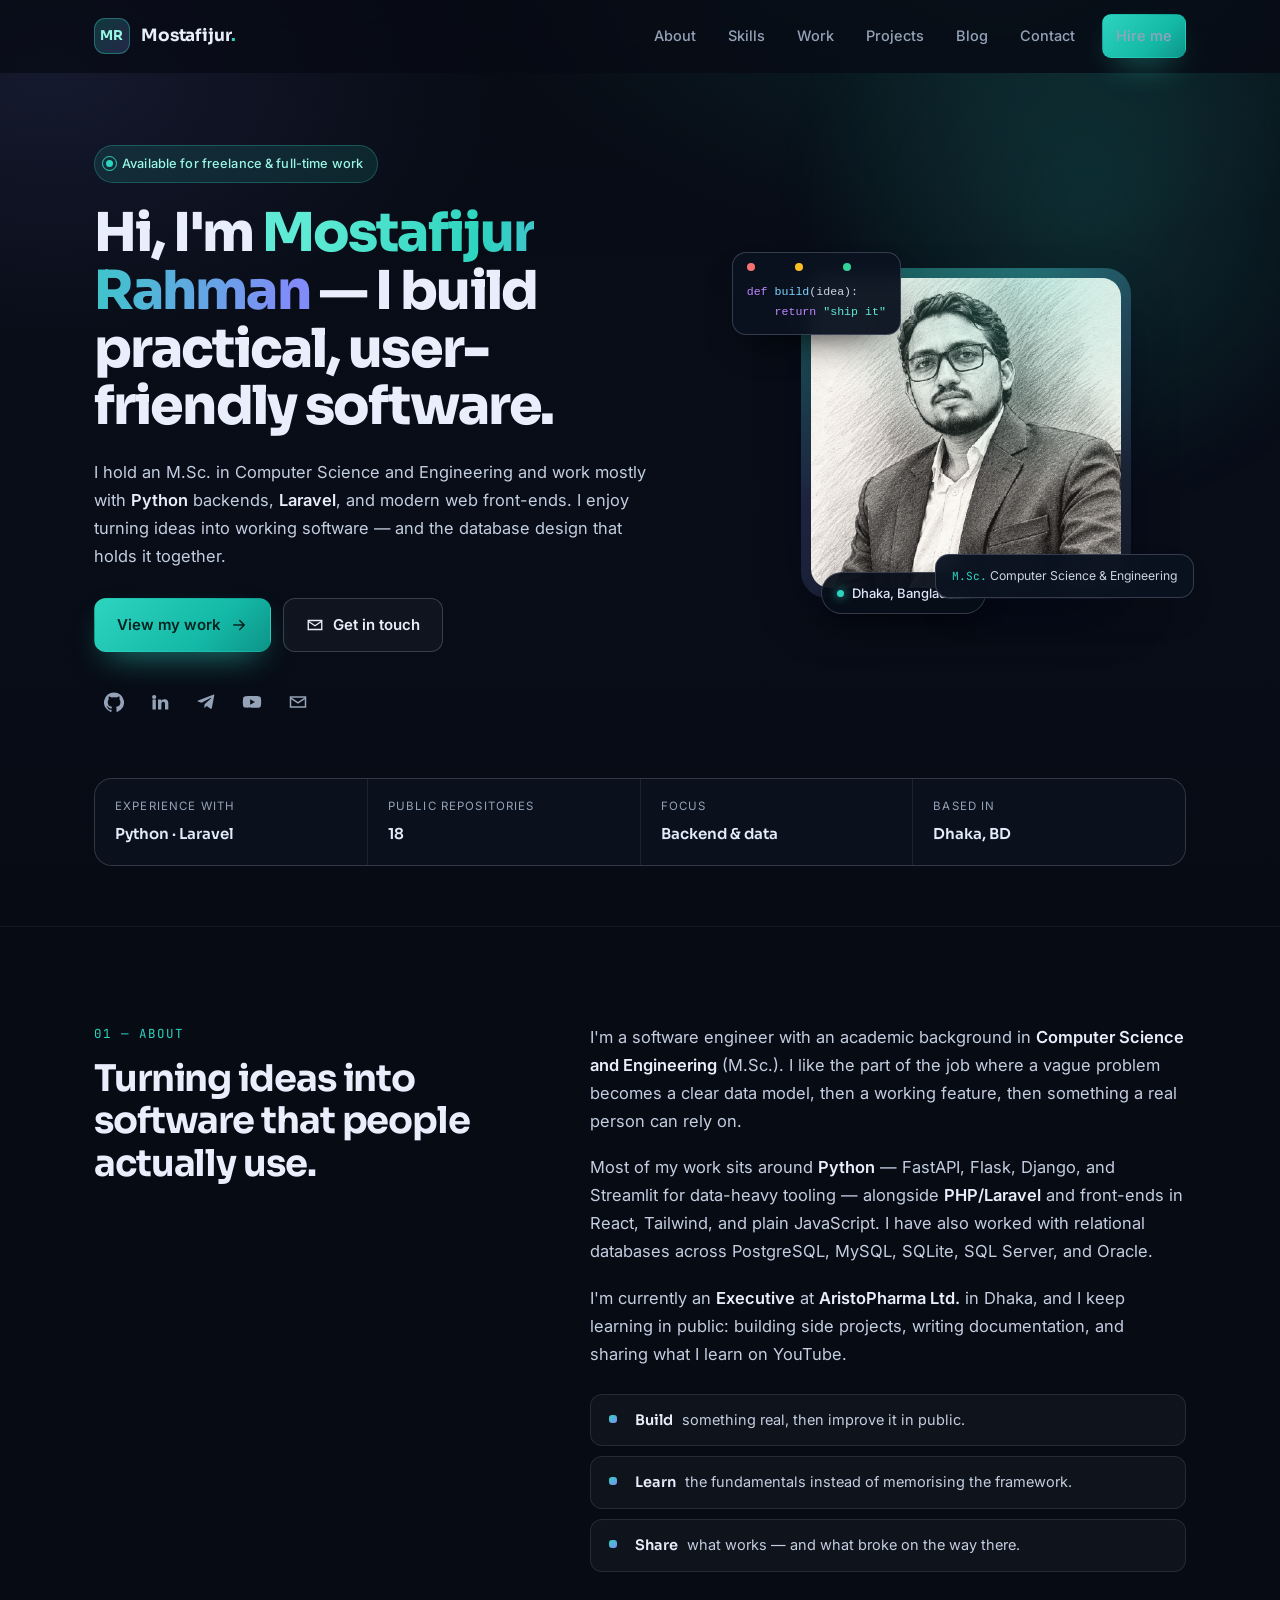
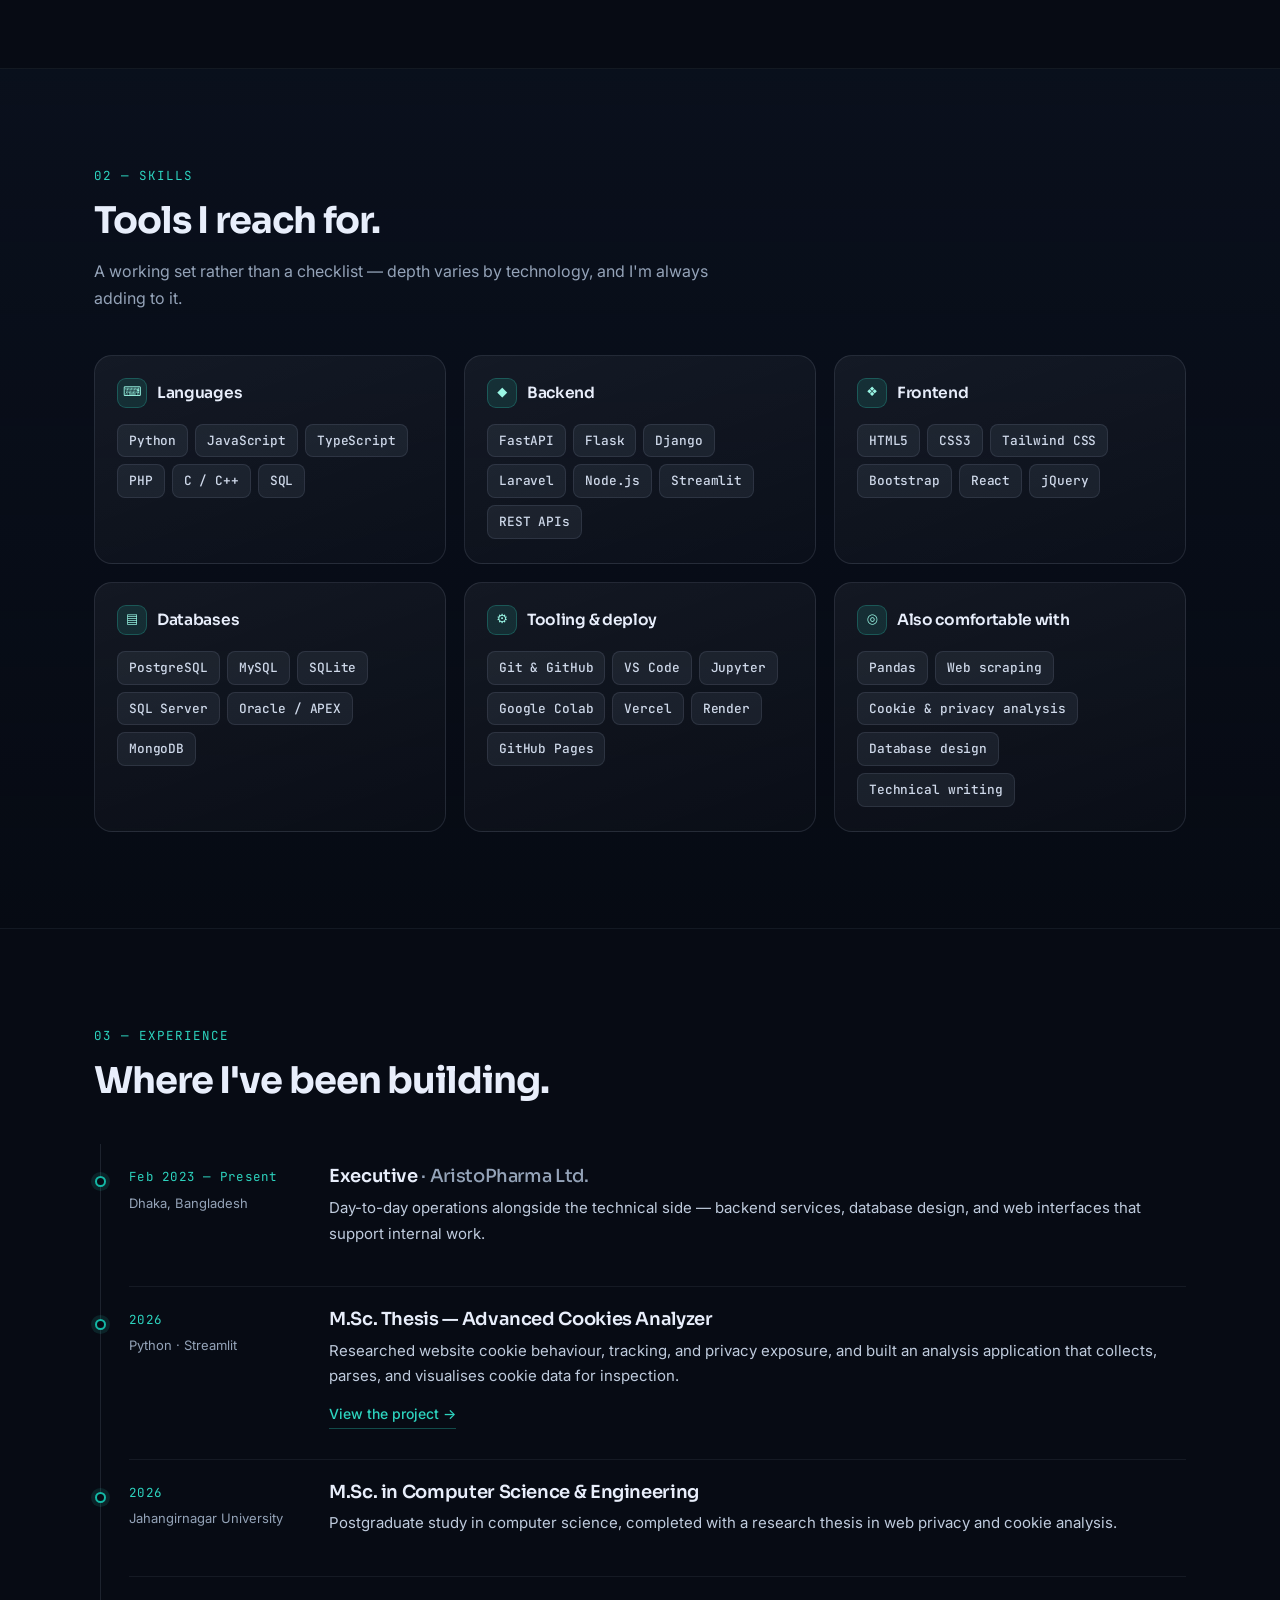
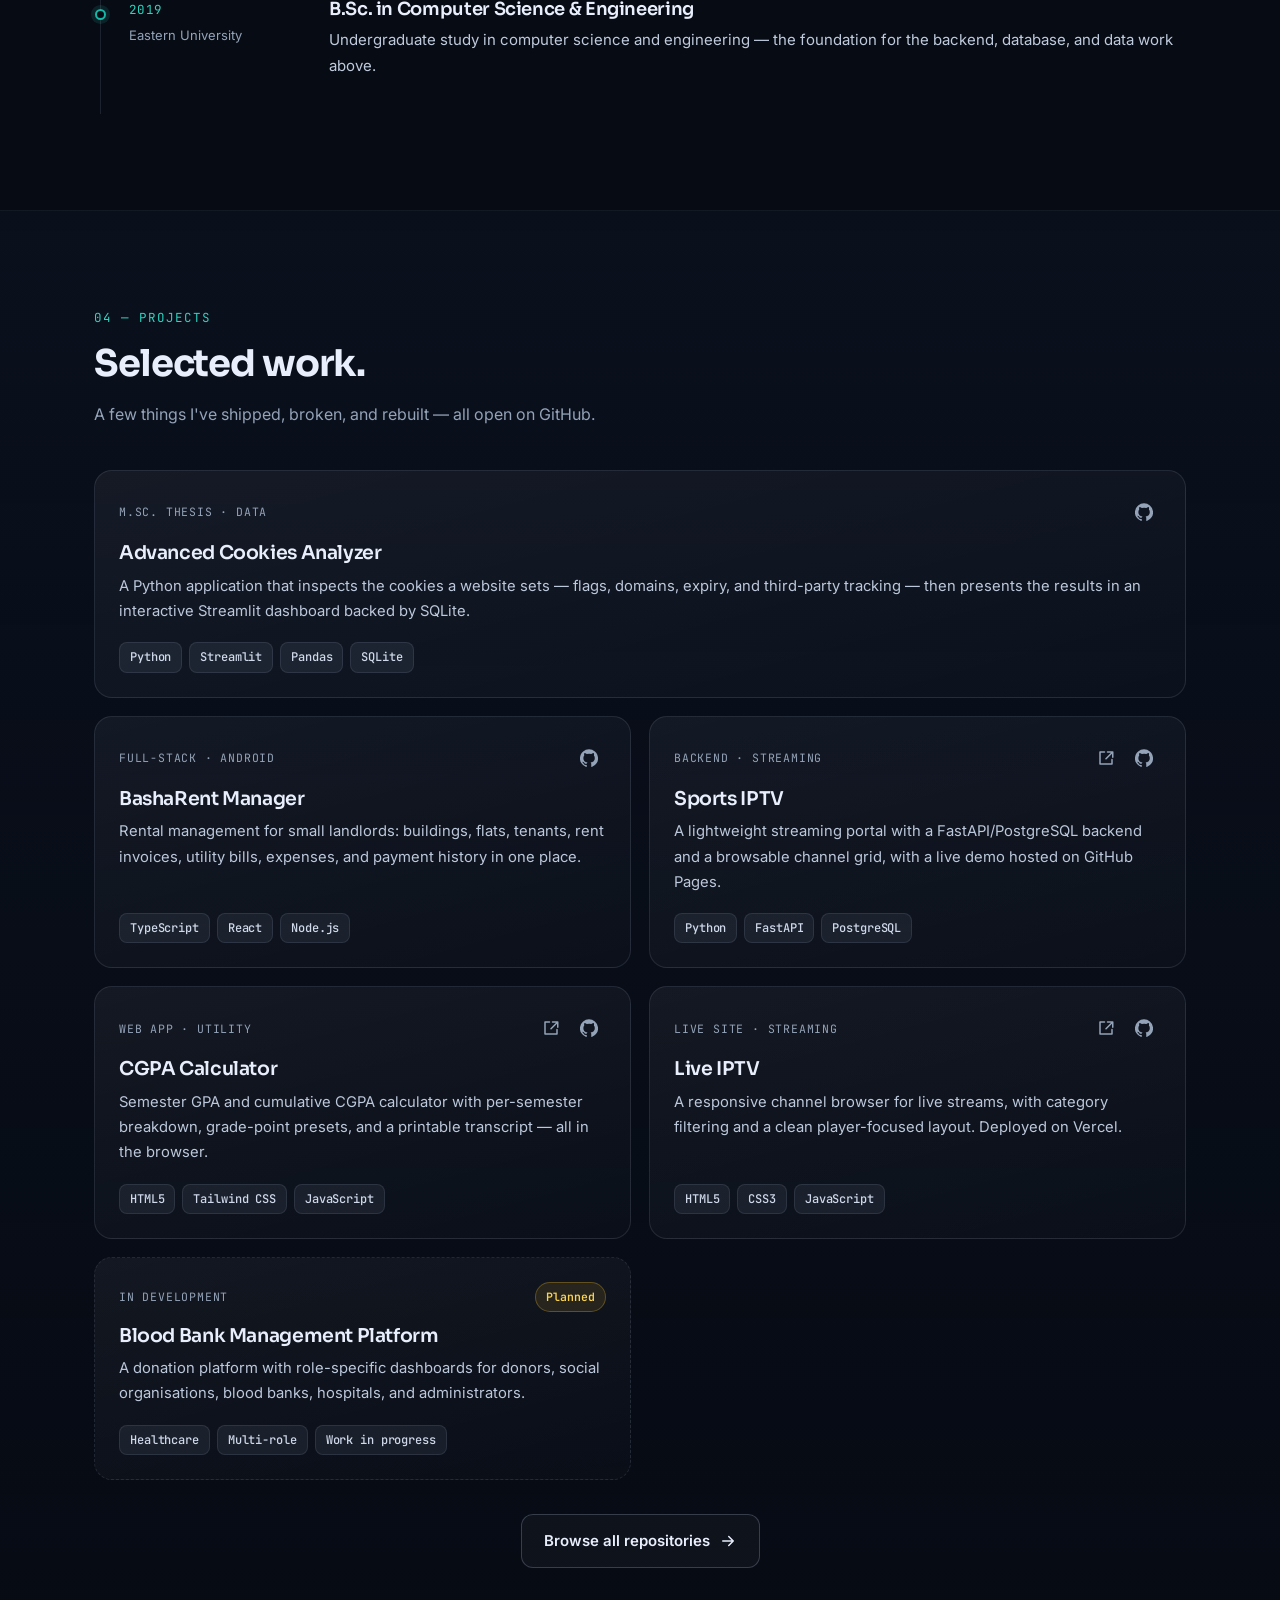
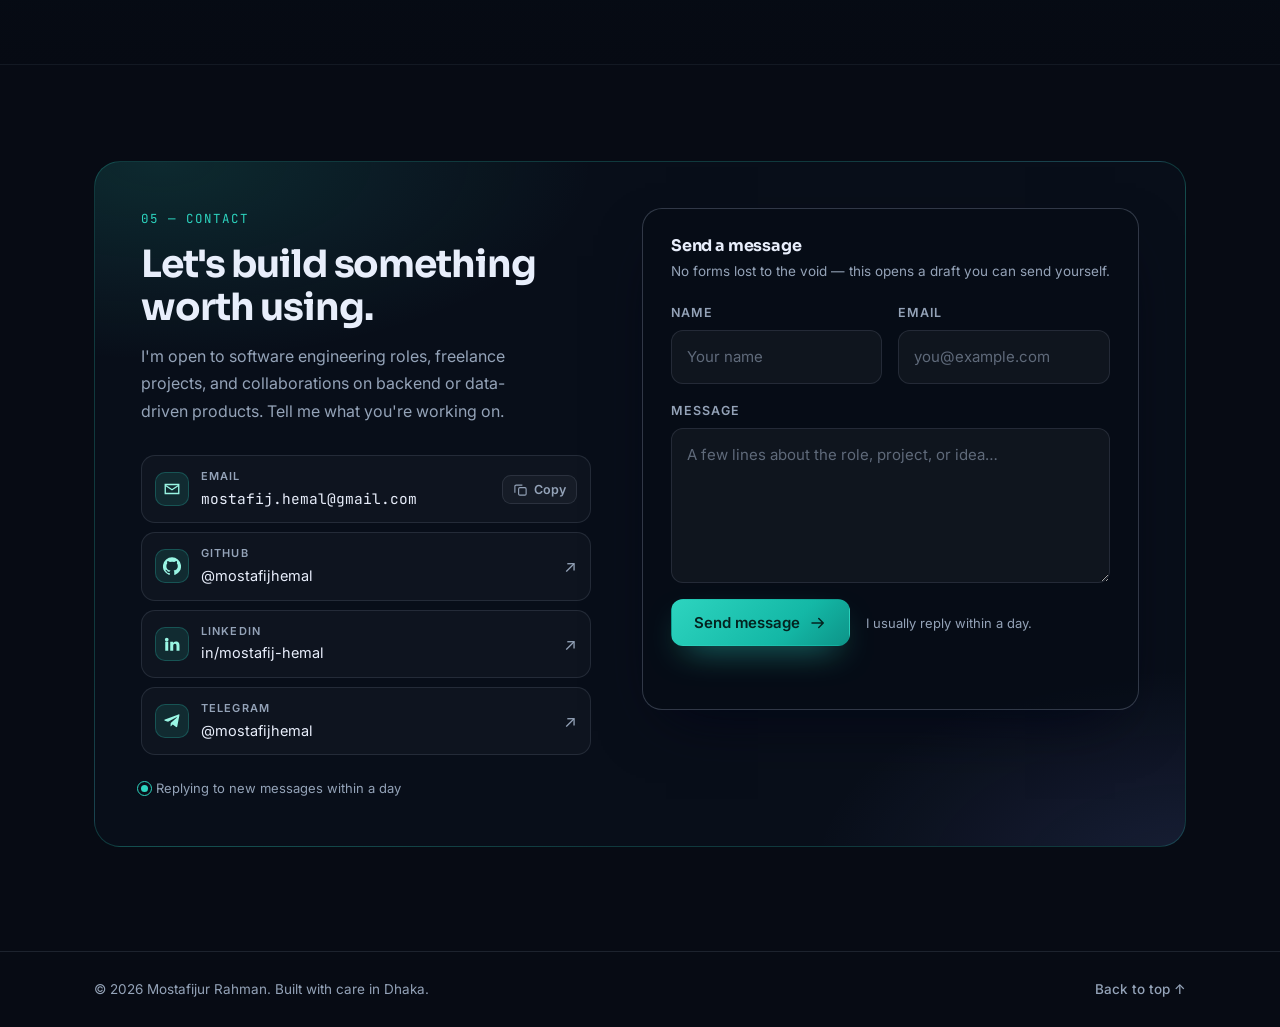
==== commit a0c8454e: "Update Readme" ====
--- a/index.html
+++ b/index.html
@@ -51,7 +51,7 @@
 
           <h1>
             Hi, I'm <span class="gradient-text">Mostafijur Rahman</span> —
-            a software engineer building practical, user-friendly products.
+            I build practical, user-friendly software.
           </h1>
 
           <p class="hero-lede">
@@ -143,8 +143,8 @@
             Oracle.
           </p>
           <p>
-            I'm currently a software engineer at <strong>AristoPharma Ltd.</strong> in
-            Dhaka, and I keep learning in public: building side projects, writing
+            I'm currently an <strong>Executive</strong> at <strong>AristoPharma Ltd.</strong>
+            in Dhaka, and I keep learning in public: building side projects, writing
             documentation, and sharing what I learn on YouTube.
           </p>
 
@@ -224,14 +224,14 @@
           <article class="timeline-item reveal">
             <div class="timeline-dot" aria-hidden="true"></div>
             <div class="timeline-meta">
-              <p class="timeline-when">Present</p>
+              <p class="timeline-when">Feb 2023 — Present</p>
               <p class="timeline-place">Dhaka, Bangladesh</p>
             </div>
             <div class="timeline-body">
-              <h3>Software Engineer <span class="muted">· AristoPharma Ltd.</span></h3>
+              <h3>Executive <span class="muted">· AristoPharma Ltd.</span></h3>
               <p>
-                Building and maintaining internal software — backend services, database
-                design, and web interfaces that support day-to-day operations.
+                Day-to-day operations alongside the technical side — backend services,
+                database design, and web interfaces that support internal work.
               </p>
             </div>
           </article>
@@ -239,7 +239,7 @@
           <article class="timeline-item reveal">
             <div class="timeline-dot" aria-hidden="true"></div>
             <div class="timeline-meta">
-              <p class="timeline-when">Thesis</p>
+              <p class="timeline-when">2026</p>
               <p class="timeline-place">Python · Streamlit</p>
             </div>
             <div class="timeline-body">
@@ -256,14 +256,29 @@
           <article class="timeline-item reveal">
             <div class="timeline-dot" aria-hidden="true"></div>
             <div class="timeline-meta">
-              <p class="timeline-when">Education</p>
-              <p class="timeline-place">Bangladesh</p>
+              <p class="timeline-when">2026</p>
+              <p class="timeline-place">Jahangirnagar University</p>
             </div>
             <div class="timeline-body">
               <h3>M.Sc. in Computer Science &amp; Engineering</h3>
               <p>
                 Postgraduate study in computer science, completed with a research thesis
                 in web privacy and cookie analysis.
+              </p>
+            </div>
+          </article>
+
+          <article class="timeline-item reveal">
+            <div class="timeline-dot" aria-hidden="true"></div>
+            <div class="timeline-meta">
+              <p class="timeline-when">2019</p>
+              <p class="timeline-place">Eastern University</p>
+            </div>
+            <div class="timeline-body">
+              <h3>B.Sc. in Computer Science &amp; Engineering</h3>
+              <p>
+                Undergraduate study in computer science and engineering — the foundation
+                for the backend, database, and data work above.
               </p>
             </div>
           </article>
--- a/styles.css
+++ b/styles.css
@@ -643,7 +643,7 @@
 .timeline-item {
   position: relative;
   display: grid;
-  grid-template-columns: 150px minmax(0, 1fr);
+  grid-template-columns: 172px minmax(0, 1fr);
   gap: 28px;
   padding: 22px 0 26px;
 }
